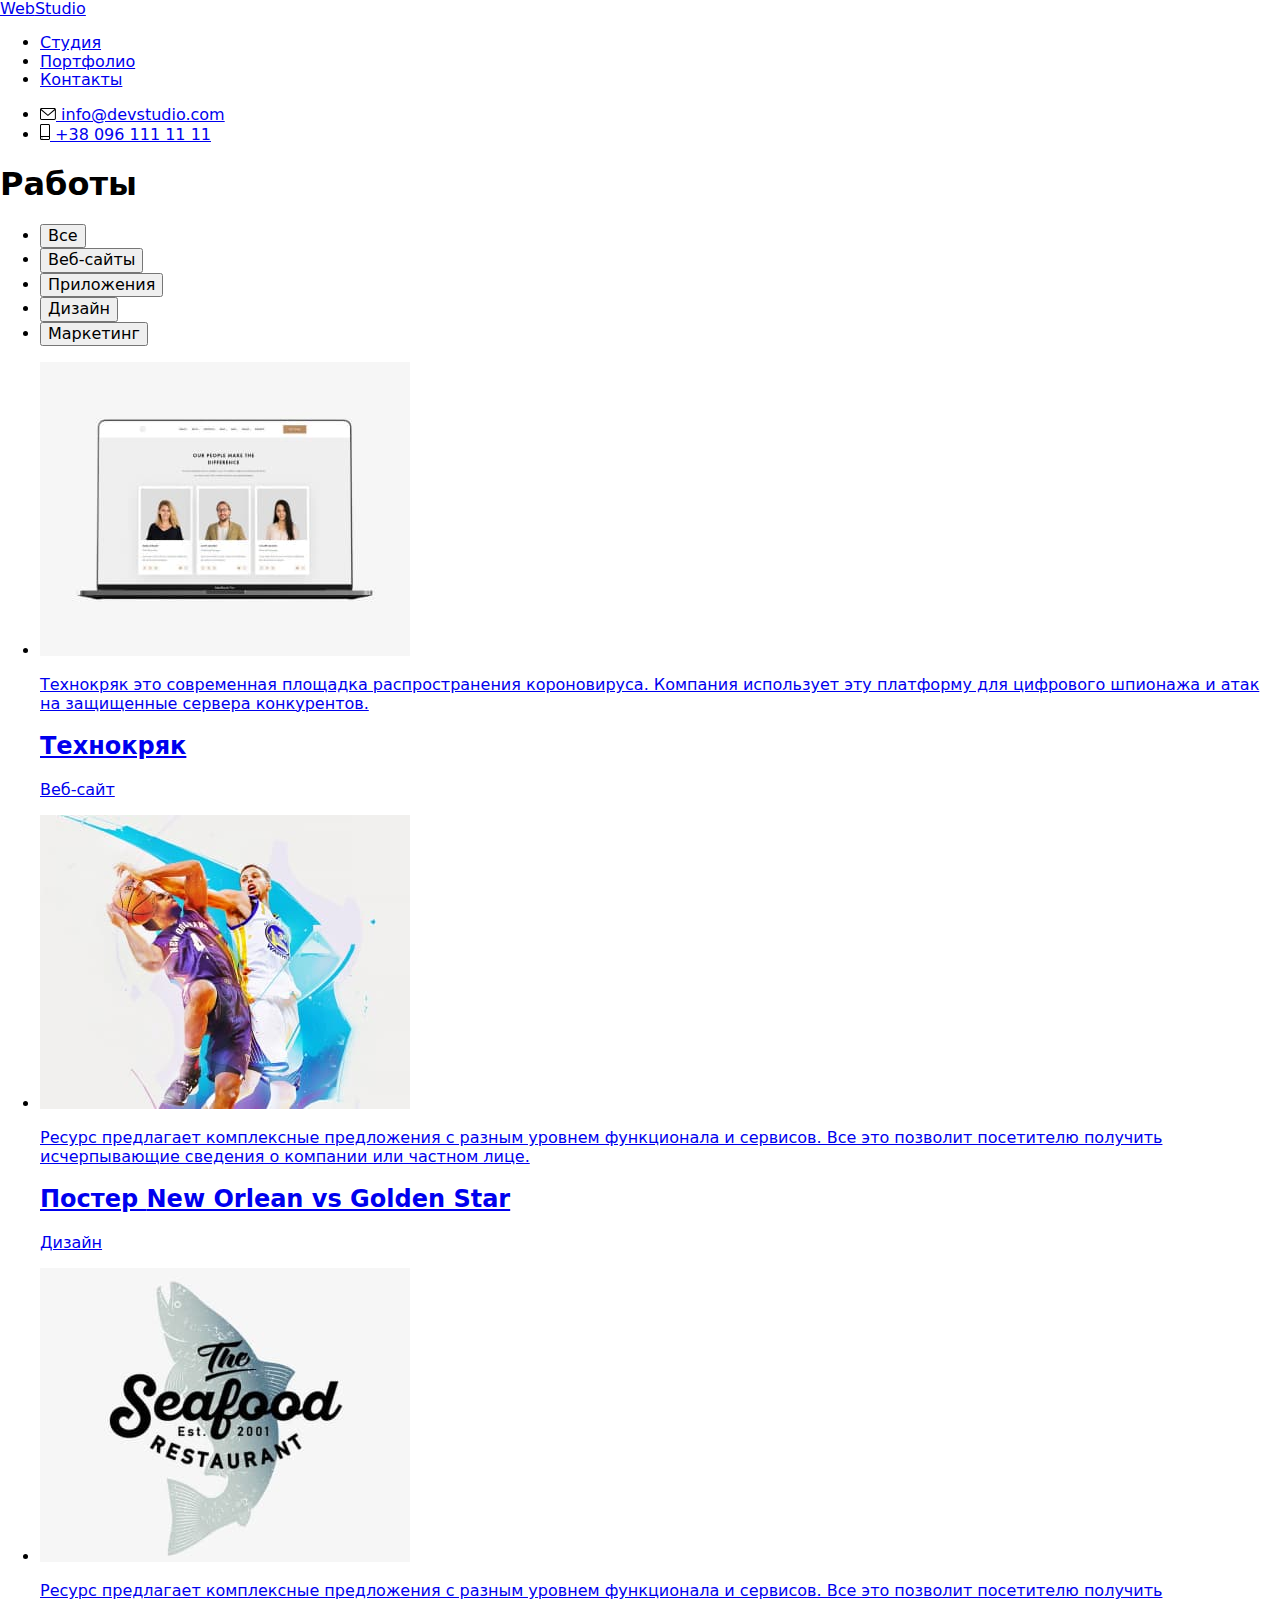
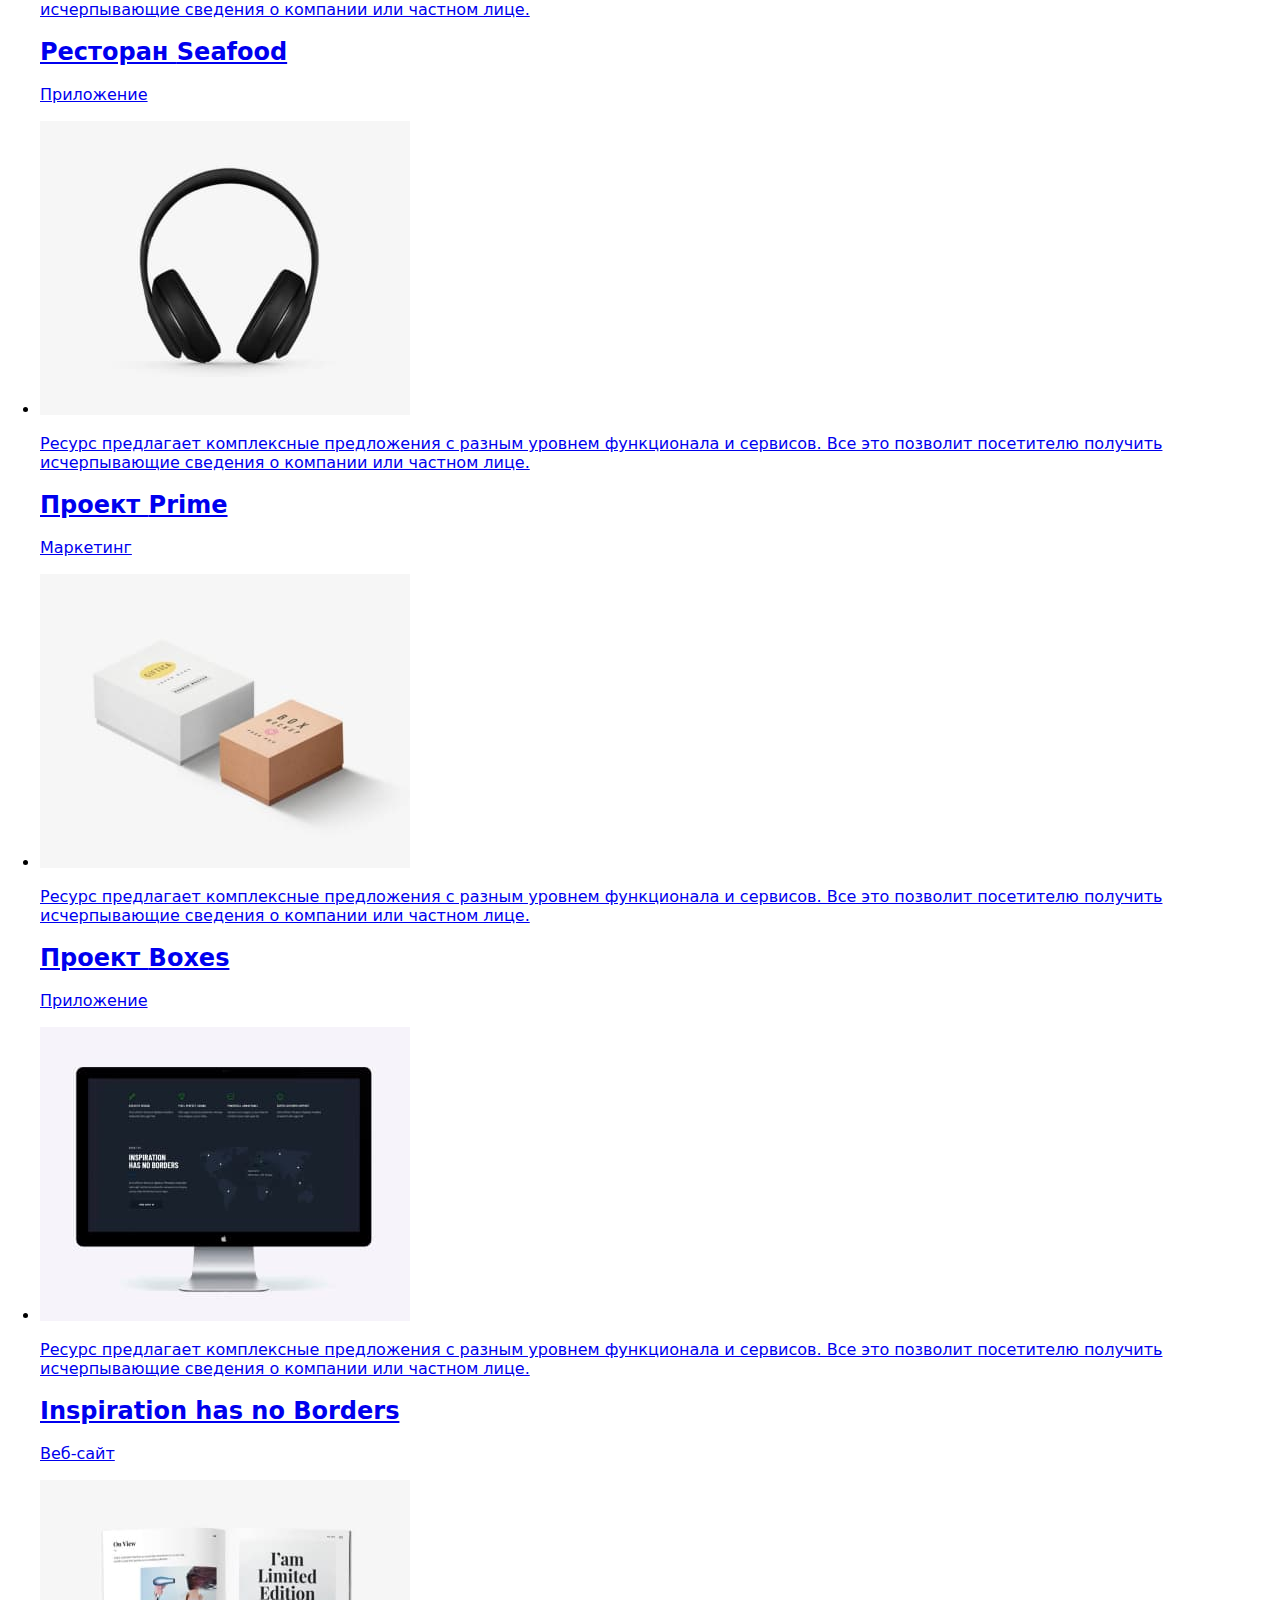
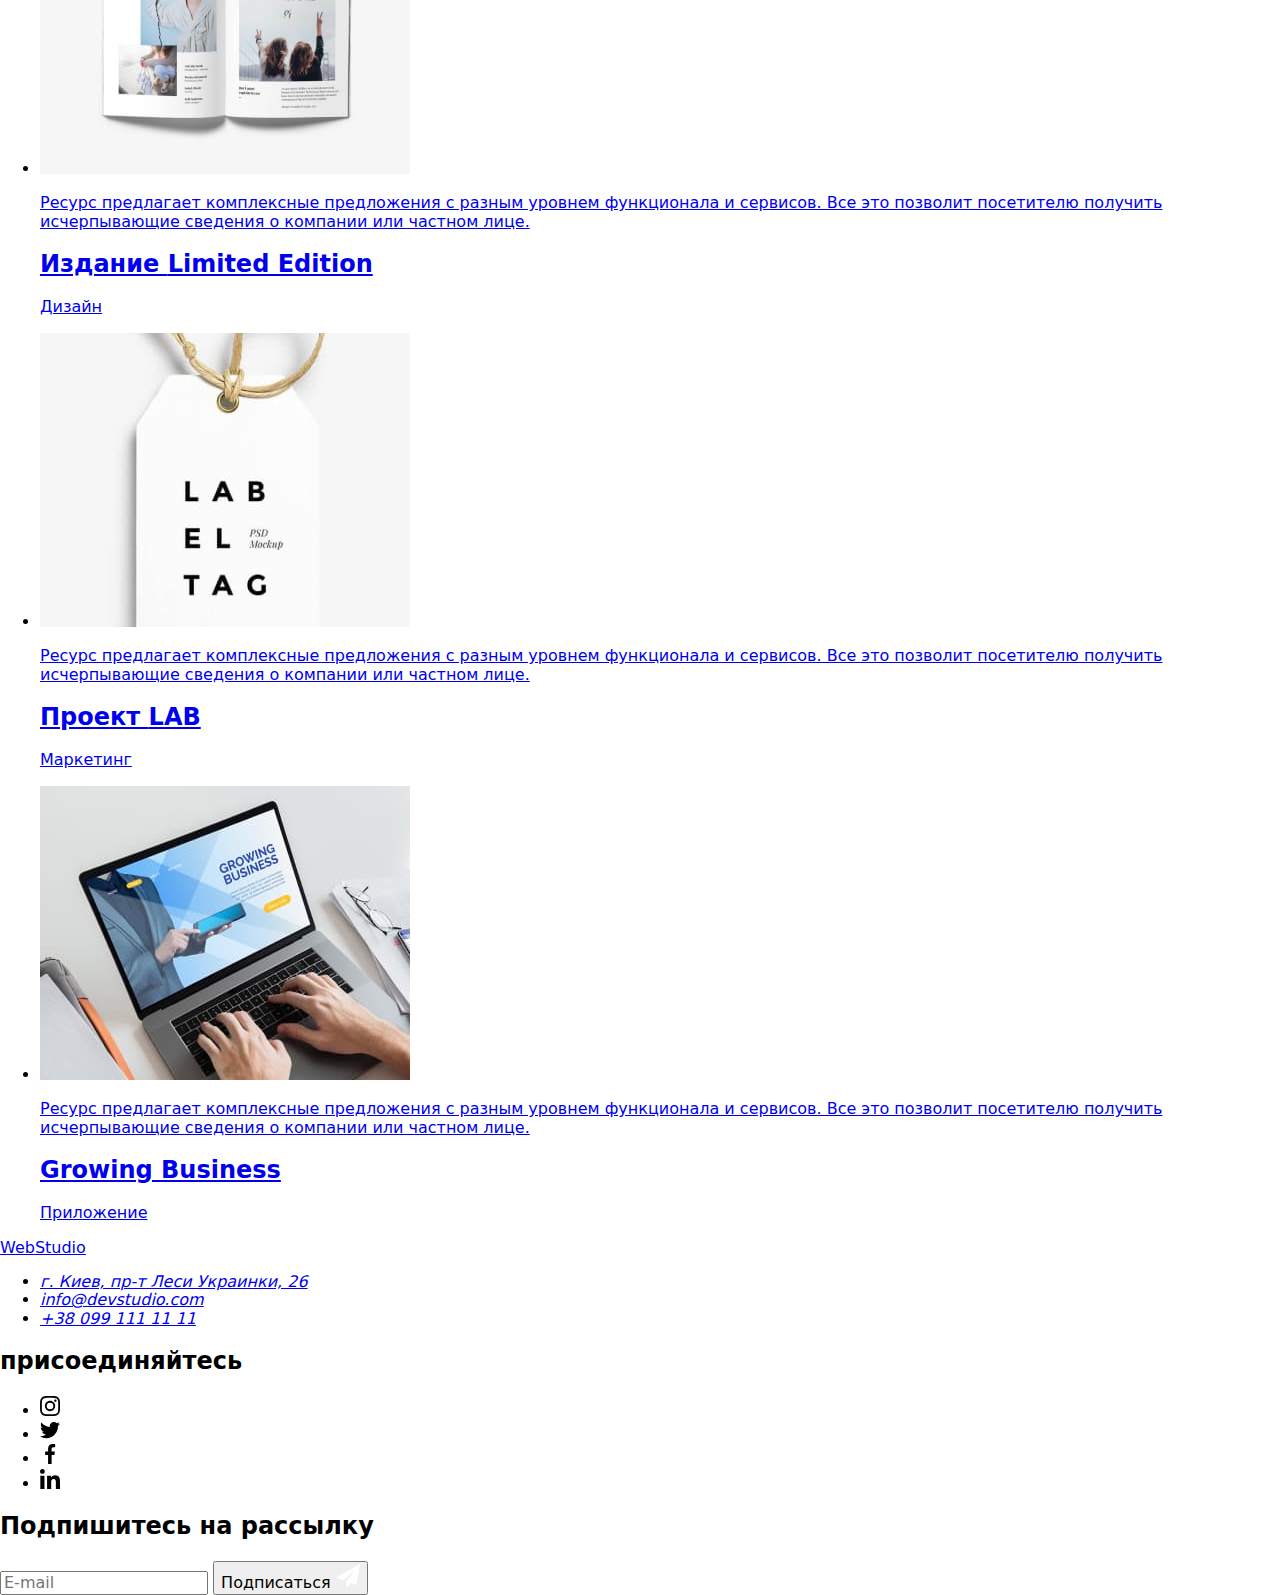
==== portfolio.html @ eeaf7476 "Add files via upload" ====
<!DOCTYPE html>
<html lang="ru">

<head>
    <meta charset="UTF-8">
    <meta http-equiv="X-UA-Compatible" content="IE=edge">
    <meta name="viewport" content="width=device-width, initial-scale=1.0">
    <link rel="stylesheet"
        href="https://cdnjs.cloudflare.com/ajax/libs/modern-normalize/1.0.0/modern-normalize.min.css" />
    <link rel="preconnect" href="https://fonts.googleapis.com">
    <link rel="preconnect" href="https://fonts.gstatic.com" crossorigin>
    <link
        href="https://fonts.googleapis.com/css2?family=Raleway:wght@700&family=Roboto:wght@400;500;700;900&display=swap"
        rel="stylesheet">
    <link rel="stylesheet" href="./css/main.min.css" />
    <title>Портфолио</title>
</head>

<body>
    <header class="topline">
        <div class="container topper">
            <nav class="navigation">
                <a href="index.html" lang="en" class="logo">Web<span class="logo-top">Studio</span></a>
                <ul class="nav-list">
                    <li class="top-li"><a href="index.html" class="nav-link">Студия</a></li>
                    <li class="top-li"><a href="portfolio.html" class="nav-link current">Портфолио</a></li>
                    <li class="top-li"><a href="contacts.html" class="nav-link">Контакты</a></li>
                </ul>
            </nav>
            <ul class="contacts-top">
                <li class="top-li-contacts"><a href="mailto:info@devstudio.com" class="contacts-top-link">
                        <svg class="contacts-top-link-icon" width="16" height="12">
                            <use href="./images/icons.svg#icon-email"></use>
                        </svg>

                        info@devstudio.com</a>
                </li>
                <li class="top-li-contacts"><a href="tel:+380961111111" class="contacts-top-link">
                        <svg class="contacts-top-link-icon" width="10" height="16">
                            <use href="./images/icons.svg#icon-smartphone"></use>
                        </svg>

                        +38 096 111 11 11</a></li>
            </ul>

        </div>
    </header>
    <main>
        <section class="section">
            <div class="container">
                <h1 class="visually-hidden">Работы</h1>
                <ul class="filter">
                    <li class="filter-box"><button type="button" class="filter-button primary">Все</button></li>
                    <li class="filter-box"><button type="button" class="filter-button">Веб-сайты</button></li>
                    <li class="filter-box"><button type="button" class="filter-button">Приложения</button></li>
                    <li class="filter-box"><button type="button" class="filter-button">Дизайн</button></li>
                    <li class="filter-box"><button type="button" class="filter-button">Маркетинг</button></li>
                </ul>
                <ul class="portfolio">
                    <li class="project-margin"><a href=" " class="project-link">
                            <div class="project-pictures">
                                <img src="images/portfolio1.jpg" alt="Технокряк" width="370" />
                                <div class="project-overlay">
                                    <p class="project-description">Технокряк это современная площадка распространения
                                        короновируса. Компания использует эту платформу для цифрового шпионажа и атак на
                                        защищенные сервера конкурентов.</p>
                                </div>
                            </div>
                            <div class="project">
                                <h2 class="project-heder">Технокряк</h2>
                                <p class="project-text">Веб-сайт</p>
                            </div>
                        </a>
                    </li>
                    <li class="project-margin"><a href=" " class="project-link">
                            <div class="project-pictures">
                                <img src="images/portfolio2.jpg" alt="Постер New Orlean vs Golden Star" width="370" />
                                <div class="project-overlay">
                                    <p class="project-description">Ресурс предлагает комплексные предложения с разным
                                        уровнем функционала и сервисов. Все это позволит посетителю получить
                                        исчерпывающие сведения о компании или частном лице.</p>
                                </div>
                            </div>
                            <div class="project">
                                <h2 class="project-heder">Постер <span lang="en">New Orlean vs Golden Star</span></h2>
                                <p class="project-text">Дизайн</p>
                            </div>
                        </a>
                    </li>
                    <li class="project-margin"><a href=" " class="project-link">
                            <div class="project-pictures">
                                <img src="images/portfolio3.jpg" alt="Ресторан Seafood" width="370" />
                                <div class="project-overlay">
                                    <p class="project-description">Ресурс предлагает комплексные предложения с разным
                                        уровнем функционала и сервисов. Все это позволит посетителю получить
                                        исчерпывающие сведения о компании или частном лице.</p>
                                </div>
                            </div>
                            <div class="project">
                                <h2 class="project-heder">Ресторан <span lang="en">Seafood</span></h2>
                                <p class="project-text">Приложение</p>
                            </div>
                        </a>
                    </li>
                    <li class="project-margin"><a href=" " class="project-link">
                            <div class="project-pictures">
                                <img src="images/portfolio4.jpg" alt="Проект Prime" width="370" />
                                <div class="project-overlay">
                                    <p class="project-description">Ресурс предлагает комплексные предложения с разным
                                        уровнем функционала и сервисов. Все это позволит посетителю получить
                                        исчерпывающие сведения о компании или частном лице.</p>
                                </div>
                            </div>
                            <div class="project">
                                <h2 class="project-heder">Проект <span lang="en">Prime</span></h2>
                                <p class="project-text">Маркетинг</p>
                            </div>
                        </a>
                    </li>
                    <li class="project-margin"><a href=" " class="project-link">
                            <div class="project-pictures">
                                <img src="images/portfolio5.jpg" alt="Проект Boxes" width="370" />
                                <div class="project-overlay">
                                    <p class="project-description">Ресурс предлагает комплексные предложения с разным
                                        уровнем функционала и сервисов. Все это позволит посетителю получить
                                        исчерпывающие сведения о компании или частном лице.</p>
                                </div>
                            </div>
                            <div class="project">
                                <h2 class="project-heder">Проект <span lang="en">Boxes</span></h2>
                                <p class="project-text">Приложение</p>
                            </div>
                        </a>
                    </li>
                    <li lang="en" class="project-margin"><a href=" " class="project-link">
                            <div class="project-pictures">
                                <img src="images/portfolio6.jpg" alt="Inspiration has no Borders" width="370"
                                    lang="en" />
                                <div class="project-overlay">
                                    <p class="project-description">Ресурс предлагает комплексные предложения с разным
                                        уровнем функционала и сервисов. Все это позволит посетителю получить
                                        исчерпывающие сведения о компании или частном лице.</p>
                                </div>
                            </div>
                            <div class="project">
                                <h2 class="project-heder" lang="en">Inspiration has no Borders</h2>
                                <p lang="ru" class="project-text">Веб-сайт</p>
                            </div>
                        </a>
                    </li>
                    <li class="project-margin"><a href=" " class="project-link">
                            <div class="project-pictures">
                                <img src="images/portfolio7.jpg" alt="Издание Limited Edition" width="370" />
                                <div class="project-overlay">
                                    <p class="project-description">Ресурс предлагает комплексные предложения с разным
                                        уровнем функционала и сервисов. Все это позволит посетителю получить
                                        исчерпывающие сведения о компании или частном лице.</p>
                                </div>
                            </div>
                            <div class="project">
                                <h2 class="project-heder">Издание <span lang="en">Limited Edition</span></h2>
                                <p class="project-text">Дизайн</p>
                            </div>
                        </a>
                    </li>
                    <li class="project-margin"><a href=" " class="project-link">
                            <div class="project-pictures">
                                <img src="images/portfolio8.jpg" alt="Проект LAB" width="370" />
                                <div class="project-overlay">
                                    <p class="project-description">Ресурс предлагает комплексные предложения с разным
                                        уровнем функционала и сервисов. Все это позволит посетителю получить
                                        исчерпывающие сведения о компании или частном лице.</p>
                                </div>
                            </div>
                            <div class="project">
                                <h2 class="project-heder">Проект <span lang="en">LAB</span></h2>
                                <p class="project-text">Маркетинг</p>
                            </div>
                        </a>
                    </li>
                    <li lang="en" class="project-margin"><a href=" " class="project-link">
                            <div class="project-pictures">
                                <img src="images/portfolio9.jpg" alt="Growing Business" width="370" lang="en" />
                                <div class="project-overlay">
                                    <p class="project-description">Ресурс предлагает комплексные предложения с разным
                                        уровнем функционала и сервисов. Все это позволит посетителю получить
                                        исчерпывающие сведения о компании или частном лице.</p>
                                </div>
                            </div>
                            <div class="project">
                                <h2 class="project-heder" lang="en">Growing Business</h2>
                                <p lang="ru" class="project-text">Приложение</p>
                            </div>
                        </a>
                    </li>
                </ul>
            </div>
        </section>
    </main>
    <footer class="footer-styles">
        <div class="container footer-item">
            <div class="contacts-bottom-box">
                <a href="index.html" lang="en" class="logo">Web<span class="logo-bottom">Studio</span></a>
                <address class="address">
                    <ul>
                        <li class="contacts-bottom"><a href="https://goo.gl/maps/pBQsYzYw25E7k7aP6"
                                class="address-link">г.
                                Киев, пр-т Леси
                                Украинки,
                                26</a></li>
                        <li class="contacts-bottom"><a href="mailto:info@devstudio.com"
                                class="contacts-bottom-link">info@devstudio.com</a></li>
                        <li><a href="tel:+380991111111" class="contacts-bottom-link">+38 099 111 11 11</a></li>
                    </ul>
                </address>
            </div>
            <div class="social">
                <h2 class="social-heder">присоединяйтесь</h2>
                <ul class="social-ul">
                    <li><a href=" " class="social-link-bottom">
                            <svg class="social-icon" width="20" height="20">
                                <use href="./images/icons.svg#icon-instagram"></use>
                            </svg>

                        </a></li>
                    <li><a href=" " class="social-link-bottom">
                            <svg class="social-icon" width="20" height="20">
                                <use href="./images/icons.svg#icon-twitter"></use>
                            </svg>

                        </a></li>
                    <li><a href=" " class="social-link-bottom">
                            <svg class="social-icon" width="20" height="20">
                                <use href="./images/icons.svg#icon-facebook"></use>
                            </svg>

                        </a></li>
                    <li><a href=" " class="social-link-bottom">
                            <svg class="social-icon" width="20" height="20">
                                <use href="./images/icons.svg#icon-linkedin"></use>
                            </svg>

                        </a></li>
                </ul>
            </div>
            <div class="subscription">
                <h2 class="subscription-heder">Подпишитесь на рассылку</h2>
                <form class="subscription-item">
                    <input type="email" name="email-bottom" id="email-bottom" class="subscription-input"
                        placeholder="E-mail">
                    <button type="submit" class="subscription-button">Подписаться
                        <svg class="subscription-icon" width="24" height="24">
                            <use href="./images/icons.svg#icon-send"></use>
                        </svg>
                    </button>
                </form>
            </div>
        </div>
    </footer>
</body>

</html>
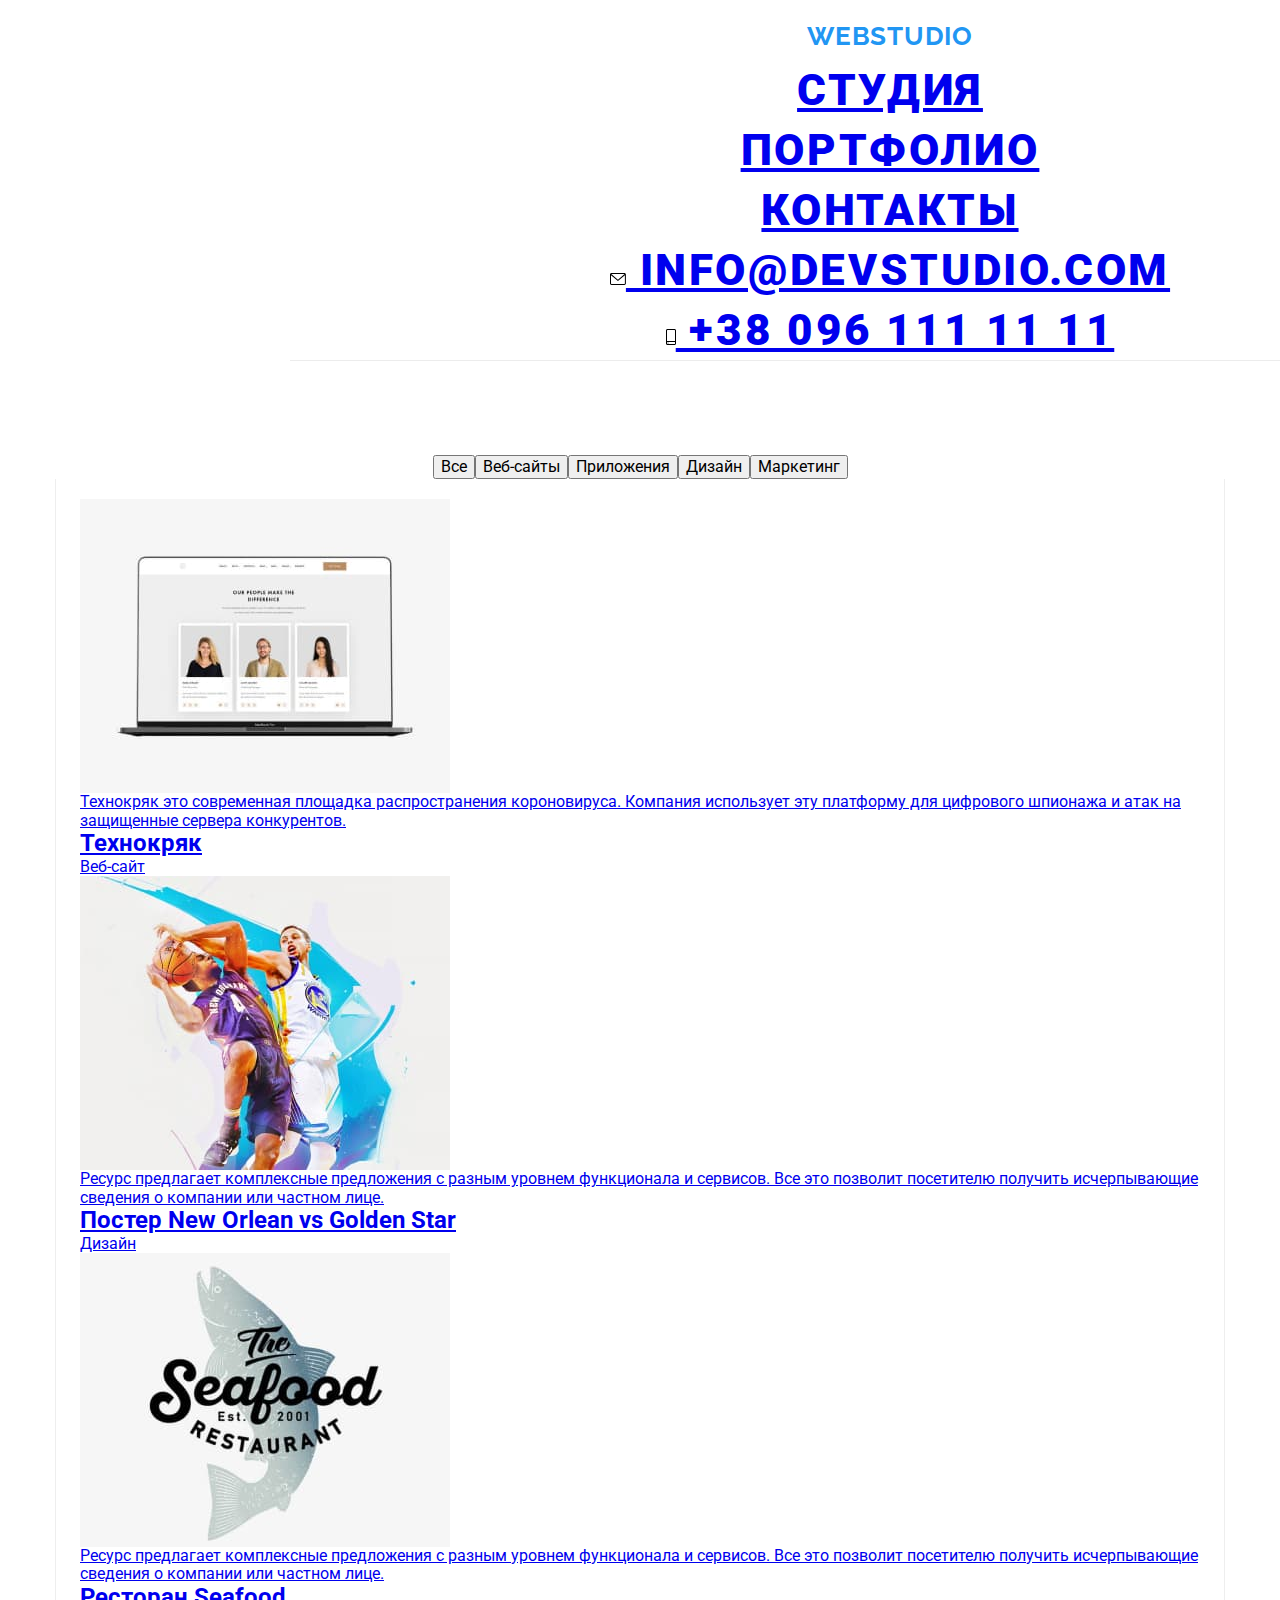
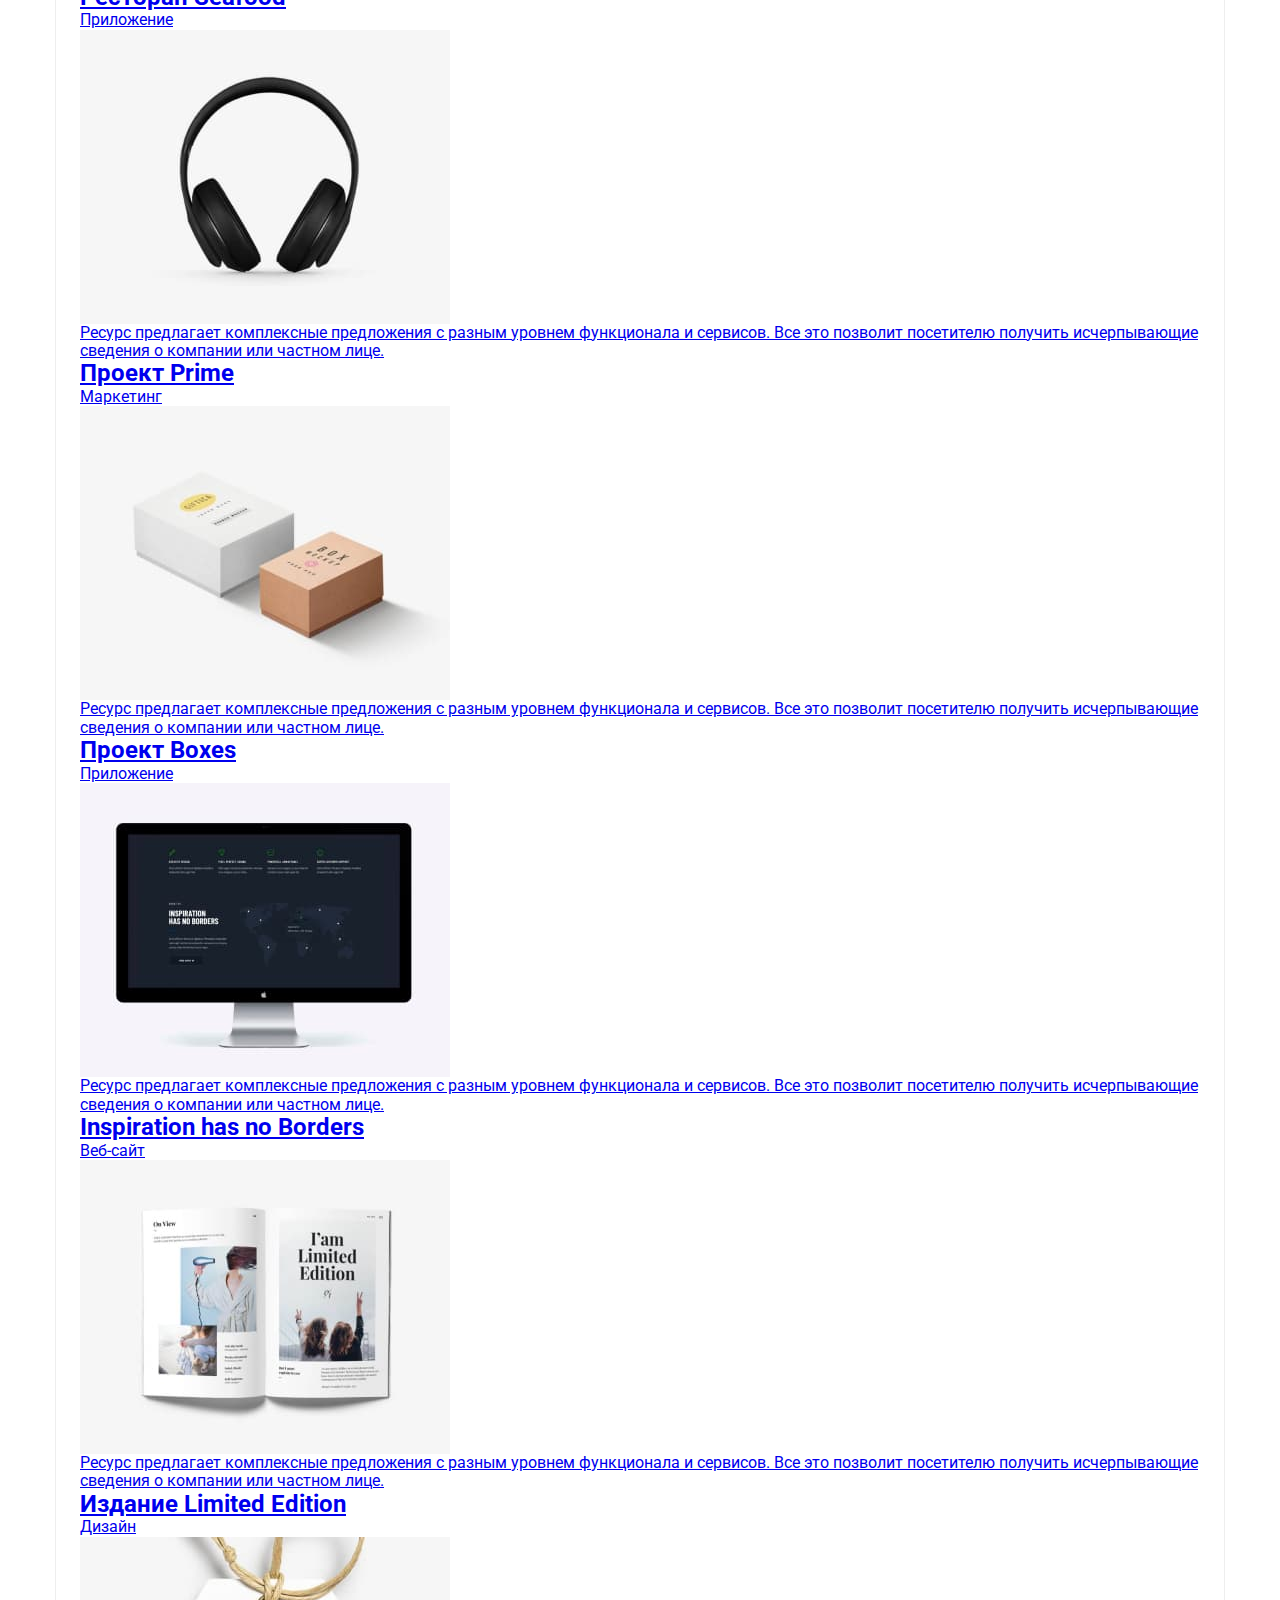
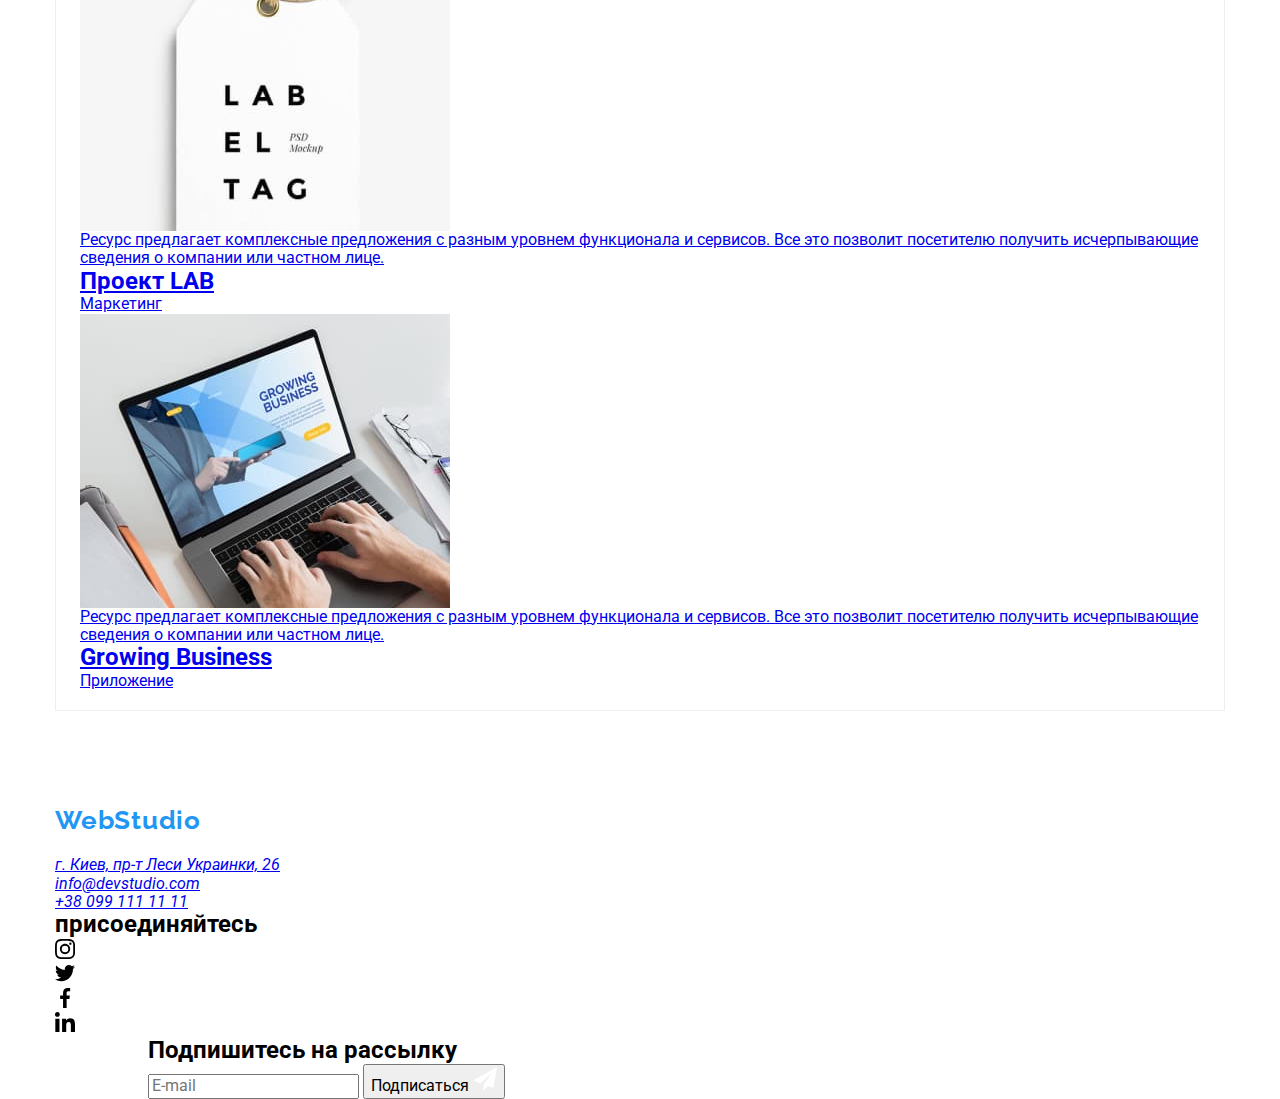
==== commit e1cfc79a: "Add files via upload" ====
--- a/portfolio.html
+++ b/portfolio.html
@@ -17,32 +17,31 @@
 </head>
 
 <body>
-    <header class="topline">
-        <div class="container topper">
-            <nav class="navigation">
-                <a href="index.html" lang="en" class="logo">Web<span class="logo-top">Studio</span></a>
-                <ul class="nav-list">
-                    <li class="top-li"><a href="index.html" class="nav-link">Студия</a></li>
-                    <li class="top-li"><a href="portfolio.html" class="nav-link current">Портфолио</a></li>
-                    <li class="top-li"><a href="contacts.html" class="nav-link">Контакты</a></li>
+    <header class="header">
+        <div class="container topline">
+            <a href="index.html" lang="en" class="logo">Web<span class="logo--dark">Studio</span></a>
+            <nav class="nav">
+                <ul class="nav__item">
+                    <li class="nav__list"><a href="index.html" class="nav__link">Студия</a></li>
+                    <li class="nav__list"><a href="portfolio.html" class="nav__link current">Портфолио</a></li>
+                    <li class="nav__list"><a href="contacts.html" class="nav__link">Контакты</a></li>
                 </ul>
             </nav>
-            <ul class="contacts-top">
-                <li class="top-li-contacts"><a href="mailto:info@devstudio.com" class="contacts-top-link">
-                        <svg class="contacts-top-link-icon" width="16" height="12">
+            <ul class="contacts">
+                <li class="contacts__item"><a href="mailto:info@devstudio.com" class="contacts__link">
+                        <svg class="contacts__icon" width="16" height="12">
                             <use href="./images/icons.svg#icon-email"></use>
                         </svg>
 
                         info@devstudio.com</a>
                 </li>
-                <li class="top-li-contacts"><a href="tel:+380961111111" class="contacts-top-link">
-                        <svg class="contacts-top-link-icon" width="10" height="16">
+                <li class="contacts__item"><a href="tel:+380961111111" class="contacts__link">
+                        <svg class="contacts__icon" width="10" height="16">
                             <use href="./images/icons.svg#icon-smartphone"></use>
                         </svg>
 
                         +38 096 111 11 11</a></li>
             </ul>
-
         </div>
     </header>
     <main>
@@ -50,146 +49,146 @@
             <div class="container">
                 <h1 class="visually-hidden">Работы</h1>
                 <ul class="filter">
-                    <li class="filter-box"><button type="button" class="filter-button primary">Все</button></li>
-                    <li class="filter-box"><button type="button" class="filter-button">Веб-сайты</button></li>
-                    <li class="filter-box"><button type="button" class="filter-button">Приложения</button></li>
-                    <li class="filter-box"><button type="button" class="filter-button">Дизайн</button></li>
-                    <li class="filter-box"><button type="button" class="filter-button">Маркетинг</button></li>
-                </ul>
-                <ul class="portfolio">
-                    <li class="project-margin"><a href=" " class="project-link">
-                            <div class="project-pictures">
+                    <li class="filter__item"><button type="button" class="filter__button primary">Все</button></li>
+                    <li class="filter__item"><button type="button" class="filter__button">Веб-сайты</button></li>
+                    <li class="filter__item"><button type="button" class="filter__button">Приложения</button></li>
+                    <li class="filter__item"><button type="button" class="filter__button">Дизайн</button></li>
+                    <li class="filter__item"><button type="button" class="filter__button">Маркетинг</button></li>
+                </ul>
+                <ul class="project">
+                    <li class="project__item"><a href=" " class="project__link">
+                            <div class="project__pictures">
                                 <img src="images/portfolio1.jpg" alt="Технокряк" width="370" />
-                                <div class="project-overlay">
-                                    <p class="project-description">Технокряк это современная площадка распространения
+                                <div class="project__overlay">
+                                    <p class="project__description">Технокряк это современная площадка распространения
                                         короновируса. Компания использует эту платформу для цифрового шпионажа и атак на
                                         защищенные сервера конкурентов.</p>
                                 </div>
                             </div>
-                            <div class="project">
-                                <h2 class="project-heder">Технокряк</h2>
-                                <p class="project-text">Веб-сайт</p>
-                            </div>
-                        </a>
-                    </li>
-                    <li class="project-margin"><a href=" " class="project-link">
-                            <div class="project-pictures">
+                            <div class="project__border">
+                                <h2 class="project__heder">Технокряк</h2>
+                                <p class="project__text">Веб-сайт</p>
+                            </div>
+                        </a>
+                    </li>
+                    <li class="project__item"><a href=" " class="project__link">
+                            <div class="project__pictures">
                                 <img src="images/portfolio2.jpg" alt="Постер New Orlean vs Golden Star" width="370" />
-                                <div class="project-overlay">
-                                    <p class="project-description">Ресурс предлагает комплексные предложения с разным
-                                        уровнем функционала и сервисов. Все это позволит посетителю получить
-                                        исчерпывающие сведения о компании или частном лице.</p>
-                                </div>
-                            </div>
-                            <div class="project">
-                                <h2 class="project-heder">Постер <span lang="en">New Orlean vs Golden Star</span></h2>
-                                <p class="project-text">Дизайн</p>
-                            </div>
-                        </a>
-                    </li>
-                    <li class="project-margin"><a href=" " class="project-link">
-                            <div class="project-pictures">
+                                <div class="project__overlay">
+                                    <p class="project__description">Ресурс предлагает комплексные предложения с разным
+                                        уровнем функционала и сервисов. Все это позволит посетителю получить
+                                        исчерпывающие сведения о компании или частном лице.</p>
+                                </div>
+                            </div>
+                            <div class="project__border">
+                                <h2 class="project__heder">Постер <span lang="en">New Orlean vs Golden Star</span></h2>
+                                <p class="project__text">Дизайн</p>
+                            </div>
+                        </a>
+                    </li>
+                    <li class="project__item"><a href=" " class="project__link">
+                            <div class="project__pictures">
                                 <img src="images/portfolio3.jpg" alt="Ресторан Seafood" width="370" />
-                                <div class="project-overlay">
-                                    <p class="project-description">Ресурс предлагает комплексные предложения с разным
-                                        уровнем функционала и сервисов. Все это позволит посетителю получить
-                                        исчерпывающие сведения о компании или частном лице.</p>
-                                </div>
-                            </div>
-                            <div class="project">
-                                <h2 class="project-heder">Ресторан <span lang="en">Seafood</span></h2>
-                                <p class="project-text">Приложение</p>
-                            </div>
-                        </a>
-                    </li>
-                    <li class="project-margin"><a href=" " class="project-link">
-                            <div class="project-pictures">
+                                <div class="project__overlay">
+                                    <p class="project__description">Ресурс предлагает комплексные предложения с разным
+                                        уровнем функционала и сервисов. Все это позволит посетителю получить
+                                        исчерпывающие сведения о компании или частном лице.</p>
+                                </div>
+                            </div>
+                            <div class="project__border">
+                                <h2 class="project__heder">Ресторан <span lang="en">Seafood</span></h2>
+                                <p class="project__text">Приложение</p>
+                            </div>
+                        </a>
+                    </li>
+                    <li class="project__item"><a href=" " class="project__link">
+                            <div class="project__pictures">
                                 <img src="images/portfolio4.jpg" alt="Проект Prime" width="370" />
-                                <div class="project-overlay">
-                                    <p class="project-description">Ресурс предлагает комплексные предложения с разным
-                                        уровнем функционала и сервисов. Все это позволит посетителю получить
-                                        исчерпывающие сведения о компании или частном лице.</p>
-                                </div>
-                            </div>
-                            <div class="project">
-                                <h2 class="project-heder">Проект <span lang="en">Prime</span></h2>
-                                <p class="project-text">Маркетинг</p>
-                            </div>
-                        </a>
-                    </li>
-                    <li class="project-margin"><a href=" " class="project-link">
-                            <div class="project-pictures">
+                                <div class="project__overlay">
+                                    <p class="project__description">Ресурс предлагает комплексные предложения с разным
+                                        уровнем функционала и сервисов. Все это позволит посетителю получить
+                                        исчерпывающие сведения о компании или частном лице.</p>
+                                </div>
+                            </div>
+                            <div class="project__border">
+                                <h2 class="project__heder">Проект <span lang="en">Prime</span></h2>
+                                <p class="project__text">Маркетинг</p>
+                            </div>
+                        </a>
+                    </li>
+                    <li class="project__item"><a href=" " class="project__link">
+                            <div class="project__pictures">
                                 <img src="images/portfolio5.jpg" alt="Проект Boxes" width="370" />
-                                <div class="project-overlay">
-                                    <p class="project-description">Ресурс предлагает комплексные предложения с разным
-                                        уровнем функционала и сервисов. Все это позволит посетителю получить
-                                        исчерпывающие сведения о компании или частном лице.</p>
-                                </div>
-                            </div>
-                            <div class="project">
-                                <h2 class="project-heder">Проект <span lang="en">Boxes</span></h2>
-                                <p class="project-text">Приложение</p>
-                            </div>
-                        </a>
-                    </li>
-                    <li lang="en" class="project-margin"><a href=" " class="project-link">
-                            <div class="project-pictures">
+                                <div class="project__overlay">
+                                    <p class="project__description">Ресурс предлагает комплексные предложения с разным
+                                        уровнем функционала и сервисов. Все это позволит посетителю получить
+                                        исчерпывающие сведения о компании или частном лице.</p>
+                                </div>
+                            </div>
+                            <div class="project__border">
+                                <h2 class="project__heder">Проект <span lang="en">Boxes</span></h2>
+                                <p class="project__text">Приложение</p>
+                            </div>
+                        </a>
+                    </li>
+                    <li lang="en" class="project__item"><a href=" " class="project__link">
+                            <div class="project__pictures">
                                 <img src="images/portfolio6.jpg" alt="Inspiration has no Borders" width="370"
                                     lang="en" />
-                                <div class="project-overlay">
-                                    <p class="project-description">Ресурс предлагает комплексные предложения с разным
-                                        уровнем функционала и сервисов. Все это позволит посетителю получить
-                                        исчерпывающие сведения о компании или частном лице.</p>
-                                </div>
-                            </div>
-                            <div class="project">
-                                <h2 class="project-heder" lang="en">Inspiration has no Borders</h2>
-                                <p lang="ru" class="project-text">Веб-сайт</p>
-                            </div>
-                        </a>
-                    </li>
-                    <li class="project-margin"><a href=" " class="project-link">
-                            <div class="project-pictures">
+                                <div class="project__overlay">
+                                    <p class="project__description">Ресурс предлагает комплексные предложения с разным
+                                        уровнем функционала и сервисов. Все это позволит посетителю получить
+                                        исчерпывающие сведения о компании или частном лице.</p>
+                                </div>
+                            </div>
+                            <div class="project__border">
+                                <h2 class="project__heder" lang="en">Inspiration has no Borders</h2>
+                                <p lang="ru" class="project__text">Веб-сайт</p>
+                            </div>
+                        </a>
+                    </li>
+                    <li class="project__item"><a href=" " class="project__link">
+                            <div class="project__pictures">
                                 <img src="images/portfolio7.jpg" alt="Издание Limited Edition" width="370" />
-                                <div class="project-overlay">
-                                    <p class="project-description">Ресурс предлагает комплексные предложения с разным
-                                        уровнем функционала и сервисов. Все это позволит посетителю получить
-                                        исчерпывающие сведения о компании или частном лице.</p>
-                                </div>
-                            </div>
-                            <div class="project">
-                                <h2 class="project-heder">Издание <span lang="en">Limited Edition</span></h2>
-                                <p class="project-text">Дизайн</p>
-                            </div>
-                        </a>
-                    </li>
-                    <li class="project-margin"><a href=" " class="project-link">
-                            <div class="project-pictures">
+                                <div class="project__overlay">
+                                    <p class="project__description">Ресурс предлагает комплексные предложения с разным
+                                        уровнем функционала и сервисов. Все это позволит посетителю получить
+                                        исчерпывающие сведения о компании или частном лице.</p>
+                                </div>
+                            </div>
+                            <div class="project__border">
+                                <h2 class="project__heder">Издание <span lang="en">Limited Edition</span></h2>
+                                <p class="project__text">Дизайн</p>
+                            </div>
+                        </a>
+                    </li>
+                    <li class="project__item"><a href=" " class="project__link">
+                            <div class="project__pictures">
                                 <img src="images/portfolio8.jpg" alt="Проект LAB" width="370" />
-                                <div class="project-overlay">
-                                    <p class="project-description">Ресурс предлагает комплексные предложения с разным
-                                        уровнем функционала и сервисов. Все это позволит посетителю получить
-                                        исчерпывающие сведения о компании или частном лице.</p>
-                                </div>
-                            </div>
-                            <div class="project">
-                                <h2 class="project-heder">Проект <span lang="en">LAB</span></h2>
-                                <p class="project-text">Маркетинг</p>
-                            </div>
-                        </a>
-                    </li>
-                    <li lang="en" class="project-margin"><a href=" " class="project-link">
-                            <div class="project-pictures">
+                                <div class="project__overlay">
+                                    <p class="project__description">Ресурс предлагает комплексные предложения с разным
+                                        уровнем функционала и сервисов. Все это позволит посетителю получить
+                                        исчерпывающие сведения о компании или частном лице.</p>
+                                </div>
+                            </div>
+                            <div class="project__border">
+                                <h2 class="project__heder">Проект <span lang="en">LAB</span></h2>
+                                <p class="project__text">Маркетинг</p>
+                            </div>
+                        </a>
+                    </li>
+                    <li lang="en" class="project__item"><a href=" " class="project__link">
+                            <div class="project__pictures">
                                 <img src="images/portfolio9.jpg" alt="Growing Business" width="370" lang="en" />
-                                <div class="project-overlay">
-                                    <p class="project-description">Ресурс предлагает комплексные предложения с разным
-                                        уровнем функционала и сервисов. Все это позволит посетителю получить
-                                        исчерпывающие сведения о компании или частном лице.</p>
-                                </div>
-                            </div>
-                            <div class="project">
-                                <h2 class="project-heder" lang="en">Growing Business</h2>
-                                <p lang="ru" class="project-text">Приложение</p>
+                                <div class="project__overlay">
+                                    <p class="project__description">Ресурс предлагает комплексные предложения с разным
+                                        уровнем функционала и сервисов. Все это позволит посетителю получить
+                                        исчерпывающие сведения о компании или частном лице.</p>
+                                </div>
+                            </div>
+                            <div class="project__border">
+                                <h2 class="project__heder" lang="en">Growing Business</h2>
+                                <p lang="ru" class="project__text">Приложение</p>
                             </div>
                         </a>
                     </li>
@@ -197,46 +196,47 @@
             </div>
         </section>
     </main>
-    <footer class="footer-styles">
-        <div class="container footer-item">
-            <div class="contacts-bottom-box">
-                <a href="index.html" lang="en" class="logo">Web<span class="logo-bottom">Studio</span></a>
+    <footer class="footer">
+        <div class="container footer__item">
+            <div class="bottomcontacts">
+                <a href="index.html" lang="en" class="logo">Web<span class="logo--light">Studio</span></a>
                 <address class="address">
                     <ul>
-                        <li class="contacts-bottom"><a href="https://goo.gl/maps/pBQsYzYw25E7k7aP6"
-                                class="address-link">г.
+                        <li class="address__item"><a href="https://goo.gl/maps/pBQsYzYw25E7k7aP6"
+                                class="address__link">г.
                                 Киев, пр-т Леси
                                 Украинки,
                                 26</a></li>
-                        <li class="contacts-bottom"><a href="mailto:info@devstudio.com"
-                                class="contacts-bottom-link">info@devstudio.com</a></li>
-                        <li><a href="tel:+380991111111" class="contacts-bottom-link">+38 099 111 11 11</a></li>
+                        <li class="address__item"><a href="mailto:info@devstudio.com"
+                                class="address__link">info@devstudio.com</a></li>
+                        <li class="address__item"><a href="tel:+380991111111" class="address__link">+38 099 111 11
+                                11</a></li>
                     </ul>
                 </address>
             </div>
-            <div class="social">
-                <h2 class="social-heder">присоединяйтесь</h2>
-                <ul class="social-ul">
-                    <li><a href=" " class="social-link-bottom">
-                            <svg class="social-icon" width="20" height="20">
+            <div class="join">
+                <h2 class="join__heder">присоединяйтесь</h2>
+                <ul class="soc">
+                    <li><a href=" " class="soc__link">
+                            <svg class="soc__icon" width="20" height="20">
                                 <use href="./images/icons.svg#icon-instagram"></use>
                             </svg>
 
                         </a></li>
-                    <li><a href=" " class="social-link-bottom">
-                            <svg class="social-icon" width="20" height="20">
+                    <li><a href=" " class="soc__link">
+                            <svg class="soc__icon" width="20" height="20">
                                 <use href="./images/icons.svg#icon-twitter"></use>
                             </svg>
 
                         </a></li>
-                    <li><a href=" " class="social-link-bottom">
-                            <svg class="social-icon" width="20" height="20">
+                    <li><a href=" " class="soc__link">
+                            <svg class="soc__icon" width="20" height="20">
                                 <use href="./images/icons.svg#icon-facebook"></use>
                             </svg>
 
                         </a></li>
-                    <li><a href=" " class="social-link-bottom">
-                            <svg class="social-icon" width="20" height="20">
+                    <li><a href=" " class="soc__link">
+                            <svg class="soc__icon" width="20" height="20">
                                 <use href="./images/icons.svg#icon-linkedin"></use>
                             </svg>
 
@@ -244,12 +244,12 @@
                 </ul>
             </div>
             <div class="subscription">
-                <h2 class="subscription-heder">Подпишитесь на рассылку</h2>
-                <form class="subscription-item">
-                    <input type="email" name="email-bottom" id="email-bottom" class="subscription-input"
+                <h2 class="subscription__heder">Подпишитесь на рассылку</h2>
+                <form class="subscription__item">
+                    <input type="email" name="email-bottom" id="email-bottom" class="subscription__input"
                         placeholder="E-mail">
-                    <button type="submit" class="subscription-button">Подписаться
-                        <svg class="subscription-icon" width="24" height="24">
+                    <button type="submit" class="subscription__button">Подписаться
+                        <svg class="subscription__icon" width="24" height="24">
                             <use href="./images/icons.svg#icon-send"></use>
                         </svg>
                     </button>
--- a/css/main.min.css
+++ b/css/main.min.css
@@ -0,0 +1 @@
+body{background-color:#fff;font-family:"Roboto",sans-serif;margin:0;padding:0;border:0}p,h1,h2,h3{margin:0}ul{margin:0;padding:0;list-style:none}img{display:block;max-width:100%;height:auto}.list{display:-webkit-box;display:-ms-flexbox;display:flex;-webkit-box-align:center;-ms-flex-align:center;align-items:center}.container{width:1200px;padding:0 15px;margin:0 auto}.section{padding:94px 0}.visually-hidden{position:absolute;width:1px;height:1px;margin:-lpx;border:0;padding:0;white-space:nowrap;-webkit-clip-path:inset(100%);clip-path:inset(100%);clip:rect(0 0 0 0);overflow:hidden}.topline{border-bottom:1px solid #ececec}.topper{display:-webkit-box;display:-ms-flexbox;display:flex;-webkit-box-align:center;-ms-flex-align:center;align-items:center}.logo{font-family:"Raleway";font-weight:700;font-size:26px;line-height:1.1923076923;letter-spacing:.03em;color:#2196f3;text-decoration:none}.logo-top{color:#000}.logo-bottom{color:#fff}.navigation{display:-webkit-box;display:-ms-flexbox;display:flex;-webkit-box-align:center;-ms-flex-align:center;align-items:center}.nav-list{display:-webkit-box;display:-ms-flexbox;display:flex;margin-left:93px}.top-li{-webkit-box-align:center;-ms-flex-align:center;align-items:center;color:currentColor}.top-li:not(:last-child){margin-right:50px}.top-li-contacts{-webkit-box-align:center;-ms-flex-align:center;align-items:center}.top-li-contacts:not(:last-child){margin-right:30px}.nav-link{position:relative;padding-top:32px;padding-bottom:32px;display:block;font-weight:500;font-size:14px;line-height:1.1428571429;letter-spacing:.02em;text-decoration:none;color:#212121;-webkit-transition:color 250ms cubic-bezier(0.4, 0, 0.2, 1);transition:color 250ms cubic-bezier(0.4, 0, 0.2, 1)}.nav-link::after{content:"";position:absolute;display:block;left:0;bottom:-2px;width:100%;height:4px;background-color:#2196f3;border-radius:2px;opacity:0;-webkit-transition:opacity 250ms cubic-bezier(0.4, 0, 0.2, 1);transition:opacity 250ms cubic-bezier(0.4, 0, 0.2, 1)}.nav-link:hover,.nav-link:hover:after,.nav-link:focus,.nav-link:focus:after,.nav-link.current,.nav-link.current:after{color:#2196f3;opacity:1}.contacts-top{display:-webkit-box;display:-ms-flexbox;display:flex;margin-left:auto;-webkit-box-align:center;-ms-flex-align:center;align-items:center}.contacts-top-link{display:-webkit-box;display:-ms-flexbox;display:flex;-webkit-box-align:center;-ms-flex-align:center;align-items:center;padding-top:32px;padding-bottom:32px;font-weight:500;font-size:14px;line-height:1.1428571429;letter-spacing:.02em;text-decoration:none;color:#757575;-webkit-transition:color 250ms cubic-bezier(0.4, 0, 0.2, 1);transition:color 250ms cubic-bezier(0.4, 0, 0.2, 1)}.contacts-top-link:hover,.contacts-top-link:focus{color:#2196f3}.contacts-top-link-icon{display:-webkit-box;display:-ms-flexbox;display:flex;-webkit-box-align:center;-ms-flex-align:center;align-items:center;margin-right:10px;fill:currentColor}.footer-styles{padding:60px 0px;background-color:#2f303a}.footer-item{display:-webkit-box;display:-ms-flexbox;display:flex;-webkit-box-align:baseline;-ms-flex-align:baseline;align-items:baseline}.contacts-bottom-box{display:block;width:231px}.address{margin-top:20px}.address-link{font-style:normal;font-size:14px;line-height:1.7142857143;text-decoration:none;color:#fff;-webkit-transition:color 250ms cubic-bezier(0.4, 0, 0.2, 1);transition:color 250ms cubic-bezier(0.4, 0, 0.2, 1)}.address-link:hover,.address-link:focus{color:#2196f3}.contacts-bottom{margin-bottom:9px}.contacts-bottom-link{font-style:normal;font-size:14px;line-height:1.7142857143;text-decoration:none;color:rgba(255,255,255,.6);-webkit-transition:color 250ms cubic-bezier(0.4, 0, 0.2, 1);transition:color 250ms cubic-bezier(0.4, 0, 0.2, 1)}.contacts-bottom-link:hover,.contacts-bottom-link:focus{color:#2196f3}.social{display:block;margin-left:70px}.social-heder{font-weight:700;font-size:14px;line-height:1.1428571429;letter-spacing:.03em;text-transform:uppercase;color:#fff}.social-ul{display:-webkit-box;display:-ms-flexbox;display:flex;-webkit-box-pack:center;-ms-flex-pack:center;justify-content:center;margin-top:20px;gap:10px}.social-link-bottom{display:-webkit-box;display:-ms-flexbox;display:flex;-webkit-box-align:center;-ms-flex-align:center;align-items:center;-webkit-box-pack:center;-ms-flex-pack:center;justify-content:center;width:44px;height:44px;border-radius:50%;border-style:hidden;cursor:pointer;color:#fff;background-color:rgba(255,255,255,.1);-webkit-transition:background-color 250ms cubic-bezier(0.4, 0, 0.2, 1),color 250ms cubic-bezier(0.4, 0, 0.2, 1);transition:background-color 250ms cubic-bezier(0.4, 0, 0.2, 1),color 250ms cubic-bezier(0.4, 0, 0.2, 1)}.social-link-bottom:hover,.social-link-bottom:focus{background-color:#2196f3;color:#fff}.social-icon{display:-webkit-box;display:-ms-flexbox;display:flex;-webkit-box-align:center;-ms-flex-align:center;align-items:center;-webkit-box-pack:center;-ms-flex-pack:center;justify-content:center;fill:currentColor}.subscription{width:570px;margin-left:93px}.subscription-heder{font-weight:700;font-size:14px;line-height:1.1428571429;letter-spacing:.03em;text-transform:uppercase;color:#fff}.subscription-item{display:-webkit-box;display:-ms-flexbox;display:flex;-webkit-box-align:center;-ms-flex-align:center;align-items:center;-webkit-box-pack:justify;-ms-flex-pack:justify;justify-content:space-between;margin-top:20px}.subscription-input{padding:16px;width:358px;height:50px;color:#fff;background-color:rgba(0,0,0,0);border:1px solid rgba(255,255,255,.3);-webkit-filter:drop-shadow(0px 4px 4px rgba(0, 0, 0, 0.15));filter:drop-shadow(0px 4px 4px rgba(0, 0, 0, 0.15));border-radius:4px}.subscription-input:focus{outline-color:#2196f3;border-color:#2196f3}.subscription-button{display:-webkit-box;display:-ms-flexbox;display:flex;-webkit-box-align:center;-ms-flex-align:center;align-items:center;-webkit-box-pack:center;-ms-flex-pack:center;justify-content:center;padding:10px 28px;cursor:pointer;font-weight:700;font-size:16px;line-height:30px;text-align:center;letter-spacing:.06em;border-style:hidden;color:#fff;background-color:#2196f3;-webkit-box-shadow:0px 4px 4px rgba(0,0,0,.15);box-shadow:0px 4px 4px rgba(0,0,0,.15);border-radius:4px;-webkit-transition:background-color 250ms cubic-bezier(0.4, 0, 0.2, 1),-webkit-box-shadow 250ms cubic-bezier(0.4, 0, 0.2, 1);transition:background-color 250ms cubic-bezier(0.4, 0, 0.2, 1),-webkit-box-shadow 250ms cubic-bezier(0.4, 0, 0.2, 1);transition:background-color 250ms cubic-bezier(0.4, 0, 0.2, 1),box-shadow 250ms cubic-bezier(0.4, 0, 0.2, 1);transition:background-color 250ms cubic-bezier(0.4, 0, 0.2, 1),box-shadow 250ms cubic-bezier(0.4, 0, 0.2, 1),-webkit-box-shadow 250ms cubic-bezier(0.4, 0, 0.2, 1)}.subscription-button:hover,.subscription-button:focus{background-color:#188ce8;-webkit-box-shadow:0px 4px 4px rgba(0,0,0,.15);box-shadow:0px 4px 4px rgba(0,0,0,.15)}.subscription-icon{display:-webkit-box;display:-ms-flexbox;display:flex;-webkit-box-align:center;-ms-flex-align:center;align-items:center;margin-left:10px;fill:currentColor}.order{height:600px;max-width:1600px;margin:0 auto;padding:200px 0px;background-image:-webkit-gradient(linear, left top, left bottom, from(rgba(47, 48, 58, 0.4)), to(rgba(47, 48, 58, 0.4))),url(../images/bgimg.jpg);background-image:linear-gradient(rgba(47, 48, 58, 0.4), rgba(47, 48, 58, 0.4)),url(../images/bgimg.jpg);background-repeat:no-repeat;background-size:cover;background-position:center;background-color:#c4c4c4}.header{max-width:700px;font-weight:900;font-size:44px;line-height:1.3636363636;text-align:center;letter-spacing:.06em;text-transform:uppercase;color:#fff;-webkit-box-align:center;-ms-flex-align:center;align-items:center;margin-left:auto;margin-right:auto;padding:0}.order-button{font-weight:700;font-size:16px;line-height:1.875;text-align:center;letter-spacing:.06em;cursor:pointer;border-style:hidden;color:#fff;background-color:#2196f3;border-radius:4px;margin-top:30px;margin:0 auto;padding:10px 32px;-webkit-box-align:center;-ms-flex-align:center;align-items:center;display:block;-webkit-transition:background-color 250ms cubic-bezier(0.4, 0, 0.2, 1),-webkit-box-shadow 250ms cubic-bezier(0.4, 0, 0.2, 1);transition:background-color 250ms cubic-bezier(0.4, 0, 0.2, 1),-webkit-box-shadow 250ms cubic-bezier(0.4, 0, 0.2, 1);transition:background-color 250ms cubic-bezier(0.4, 0, 0.2, 1),box-shadow 250ms cubic-bezier(0.4, 0, 0.2, 1);transition:background-color 250ms cubic-bezier(0.4, 0, 0.2, 1),box-shadow 250ms cubic-bezier(0.4, 0, 0.2, 1),-webkit-box-shadow 250ms cubic-bezier(0.4, 0, 0.2, 1)}.order-button:hover,.order-button:focus{background-color:#188ce8;-webkit-box-shadow:0px 4px 4px rgba(0,0,0,.15);box-shadow:0px 4px 4px rgba(0,0,0,.15)}.feature{display:-webkit-box;display:-ms-flexbox;display:flex;-webkit-box-pack:center;-ms-flex-pack:center;justify-content:center;gap:30px}.feature-box{max-width:270px}.feature-logo{display:-webkit-box;display:-ms-flexbox;display:flex;-webkit-box-align:center;-ms-flex-align:center;align-items:center;-webkit-box-pack:center;-ms-flex-pack:center;justify-content:center;height:120px;margin-bottom:30px;background:#f5f4fa;border-style:hidden;border-radius:4px}.feature-padding{padding-bottom:0}.feature-header{font-weight:700;font-size:14px;line-height:1.1428571429;letter-spacing:.03em;text-transform:uppercase;color:#212121}.feature-text{margin-top:10px;font-size:14px;line-height:1.7142857143;letter-spacing:.03em;color:#757575}.about{display:-webkit-box;display:-ms-flexbox;display:flex;-webkit-box-pack:center;-ms-flex-pack:center;justify-content:center;gap:30px}.about-header{margin-bottom:50px;font-weight:700;font-size:36px;line-height:1.1666666667;text-align:center;letter-spacing:.03em;color:#212121}.about-box{position:relative;display:-webkit-box;display:-ms-flexbox;display:flex;-webkit-box-align:center;-ms-flex-align:center;align-items:center;-webkit-box-pack:center;-ms-flex-pack:center;justify-content:center}.box-label{position:absolute;left:0;bottom:0;width:370px;height:70px;display:-webkit-box;display:-ms-flexbox;display:flex;-webkit-box-align:center;-ms-flex-align:center;align-items:center;-webkit-box-pack:center;-ms-flex-pack:center;justify-content:center;font-weight:700;font-size:14px;line-height:1.1428571429;text-align:center;letter-spacing:.03em;text-transform:uppercase;color:#fff;background:rgba(47,48,58,.8)}.team-background{background:#f5f4fa}.team{display:-webkit-box;display:-ms-flexbox;display:flex;-webkit-box-pack:center;-ms-flex-pack:center;justify-content:center;gap:30px;margin-top:50px}.team-header{font-weight:700;font-size:36px;line-height:1.1666666667;text-align:center;letter-spacing:.03em;color:#212121}.team-card{background:#fff;-webkit-box-shadow:0px 1px 3px rgba(0,0,0,.12),0px 1px 1px rgba(0,0,0,.14),0px 2px 1px rgba(0,0,0,.2);box-shadow:0px 1px 3px rgba(0,0,0,.12),0px 1px 1px rgba(0,0,0,.14),0px 2px 1px rgba(0,0,0,.2);border-radius:0px 0px 4px 4px}.member{padding-top:30px;padding-bottom:30px}.member-name{margin-bottom:10px;font-weight:500;font-size:16px;line-height:1.1875;text-align:center;letter-spacing:.03em;color:#212121}.member-profession{font-size:16px;line-height:1.1875;text-align:center;letter-spacing:.03em;color:#757575}.member-social{margin-top:16px;gap:10px;display:-webkit-box;display:-ms-flexbox;display:flex;-webkit-box-pack:center;-ms-flex-pack:center;justify-content:center}.member-social-link{display:-webkit-box;display:-ms-flexbox;display:flex;-webkit-box-align:center;-ms-flex-align:center;align-items:center;-webkit-box-pack:center;-ms-flex-pack:center;justify-content:center;width:44px;height:44px;border-radius:50%;border-style:hidden;cursor:pointer;color:#afb1b8;background-color:#fff;-webkit-transition:background-color 250ms cubic-bezier(0.4, 0, 0.2, 1),color 250ms cubic-bezier(0.4, 0, 0.2, 1);transition:background-color 250ms cubic-bezier(0.4, 0, 0.2, 1),color 250ms cubic-bezier(0.4, 0, 0.2, 1)}.member-social-link:hover,.member-social-link:focus{color:#fff;background-color:#2196f3}.member-social-icon{display:-webkit-box;display:-ms-flexbox;display:flex;-webkit-box-align:center;-ms-flex-align:center;align-items:center;-webkit-box-pack:center;-ms-flex-pack:center;justify-content:center;fill:currentColor}.client-heder{font-weight:700;font-size:36px;line-height:1.1666666667;text-align:center;letter-spacing:.03em;color:#212121}.client-ul{margin-top:50px;display:-webkit-box;display:-ms-flexbox;display:flex;-webkit-box-pack:justify;-ms-flex-pack:justify;justify-content:space-between}.client-link{display:-webkit-box;display:-ms-flexbox;display:flex;-webkit-box-align:center;-ms-flex-align:center;align-items:center;-webkit-box-pack:center;-ms-flex-pack:center;justify-content:center;width:170px;height:92px;padding:0;cursor:pointer;color:#afb1b8;background-color:#fff;border:1px solid;border-color:#afb1b8;border-radius:4px;-webkit-transition:border-color 250ms cubic-bezier(0.4, 0, 0.2, 1),color 250ms cubic-bezier(0.4, 0, 0.2, 1);transition:border-color 250ms cubic-bezier(0.4, 0, 0.2, 1),color 250ms cubic-bezier(0.4, 0, 0.2, 1)}.client-link:hover,.client-link:focus{color:#2196f3;border-color:#2196f3}.client-icon{display:-webkit-box;display:-ms-flexbox;display:flex;-webkit-box-align:center;-ms-flex-align:center;align-items:center;-webkit-box-pack:center;-ms-flex-pack:center;justify-content:center;fill:currentColor;-webkit-transition:color 250ms cubic-bezier(0.4, 0, 0.2, 1),-webkit-filter 250ms cubic-bezier(0.4, 0, 0.2, 1);transition:color 250ms cubic-bezier(0.4, 0, 0.2, 1),-webkit-filter 250ms cubic-bezier(0.4, 0, 0.2, 1);transition:color 250ms cubic-bezier(0.4, 0, 0.2, 1),filter 250ms cubic-bezier(0.4, 0, 0.2, 1);transition:color 250ms cubic-bezier(0.4, 0, 0.2, 1),filter 250ms cubic-bezier(0.4, 0, 0.2, 1),-webkit-filter 250ms cubic-bezier(0.4, 0, 0.2, 1)}.client-link:hover .client-icon,.client-link:focus .client-icon{-webkit-filter:drop-shadow(0px 4px 4px rgba(0, 0, 0, 0.25));filter:drop-shadow(0px 4px 4px rgba(0, 0, 0, 0.25))}.backdrop{position:fixed;top:0;left:0;width:100%;height:100%;background-color:rgba(0,0,0,.2);-webkit-transition:opacity 250ms cubic-bezier(0.4, 0, 0.2, 1),visibility 250ms cubic-bezier(0.4, 0, 0.2, 1);transition:opacity 250ms cubic-bezier(0.4, 0, 0.2, 1),visibility 250ms cubic-bezier(0.4, 0, 0.2, 1)}.backdrop.is-hidden .modal{-webkit-transform:translate(-50%, -50%) scale(0) rotate(180deg);transform:translate(-50%, -50%) scale(0) rotate(180deg)}.modal{position:absolute;top:50%;left:50%;-webkit-transform:translate(-50%, -50%) scale(1) rotate(0);transform:translate(-50%, -50%) scale(1) rotate(0);min-width:528px;min-height:581px;padding:40px;background:#fff;-webkit-box-shadow:0px 1px 3px rgba(0,0,0,.12),0px 1px 1px rgba(0,0,0,.14),0px 2px 1px rgba(0,0,0,.2);box-shadow:0px 1px 3px rgba(0,0,0,.12),0px 1px 1px rgba(0,0,0,.14),0px 2px 1px rgba(0,0,0,.2);border-radius:4px;-webkit-transition:-webkit-transform 250ms cubic-bezier(0.4, 0, 0.2, 1);transition:-webkit-transform 250ms cubic-bezier(0.4, 0, 0.2, 1);transition:transform 250ms cubic-bezier(0.4, 0, 0.2, 1);transition:transform 250ms cubic-bezier(0.4, 0, 0.2, 1), -webkit-transform 250ms cubic-bezier(0.4, 0, 0.2, 1)}.is-hidden{opacity:0;pointer-events:none;visibility:hidden}.modal--close{display:-webkit-box;display:-ms-flexbox;display:flex;-webkit-box-align:center;-ms-flex-align:center;align-items:center;-webkit-box-pack:center;-ms-flex-pack:center;justify-content:center;position:absolute;right:8px;top:8px;width:30px;height:30px;border-radius:50%;background:#fff;border:1px solid rgba(0,0,0,.1);cursor:pointer;-webkit-transition:border-color 250ms cubic-bezier(0.4, 0, 0.2, 1),color 250ms cubic-bezier(0.4, 0, 0.2, 1);transition:border-color 250ms cubic-bezier(0.4, 0, 0.2, 1),color 250ms cubic-bezier(0.4, 0, 0.2, 1)}.modal--close:hover,.modal--close:focus{border-color:#188ce8;color:#188ce8}.close-icon{fill:currentColor}.no-scroll{overflow:hidden}.modal-header{font-weight:700;font-size:20px;line-height:1.15;text-align:center;letter-spacing:.03em;color:#212121}.modal-form{margin-top:12px}.form-item{display:block;text-align:left;margin-bottom:30px}.form-li:not(:nth-last-child(-n+2)){margin-bottom:10px}.form-li-text{margin-bottom:20px}.form-label{display:-webkit-box;display:-ms-flexbox;display:flex;margin-bottom:4px;font-weight:400;font-size:12px;line-height:1.1666666667;letter-spacing:.01em;color:#757575}.input-box{display:-webkit-box;display:-ms-flexbox;display:flex;position:relative}.form-input{display:-webkit-box;display:-ms-flexbox;display:flex;padding-left:42px;width:448px;height:40px;color:#757575;border:1px solid rgba(33,33,33,.2);border-radius:4px}.form-input:focus,.form-input-text:focus{border-style:hidden;outline-color:#2196f3;-webkit-box-shadow:0px 4px 4px rgba(0,0,0,.15);box-shadow:0px 4px 4px rgba(0,0,0,.15)}.form-input:focus+.form-icon{color:#2196f3}.form-icon{position:absolute;display:-webkit-box;display:-ms-flexbox;display:flex;top:50%;-webkit-transform:translateY(-50%);transform:translateY(-50%);left:12px;-webkit-box-align:center;-ms-flex-align:center;align-items:center;fill:currentColor}.form-input-text{display:-webkit-box;display:-ms-flexbox;display:flex;margin-top:4px;padding:12px 16px;width:448px;height:120px;resize:none;color:#757575;border:1px solid rgba(33,33,33,.2);border-radius:4px}.form-checkbox{display:-webkit-box;display:-ms-flexbox;display:flex;-webkit-box-align:center;-ms-flex-align:center;align-items:center;-webkit-box-pack:center;-ms-flex-pack:center;justify-content:center}.checkbox:checked~.form-checkbox-icon{opacity:1}.checkbox:checked+.form-checkbox-border{opacity:0}.form-checkbox-item{display:inline-block;position:relative;Width:16px;Height:15px}.form-checkbox-border{display:inline-block;position:absolute;left:52px;Width:16px;Height:15px;border:2px solid #212121;border-radius:2px;opacity:1}.form-checkbox-icon{display:inline-block;position:absolute;left:52px;opacity:0}.form-checkbox-text{margin-left:8px;font-weight:400;font-size:14px;line-height:1.7142857143;letter-spacing:.03em;color:#757575}.link-terms{font-weight:400;font-size:14px;line-height:1.7142857143;letter-spacing:.03em;color:#2196f3;text-decoration:underline}.form-button{display:-webkit-box;display:-ms-flexbox;display:flex;-webkit-box-align:center;-ms-flex-align:center;align-items:center;-webkit-box-pack:center;-ms-flex-pack:center;justify-content:center;margin-left:auto;margin-right:auto;padding:10px 55px;font-weight:700;font-size:16px;line-height:1.875;border-style:hidden;text-align:center;letter-spacing:.06em;color:#fff;background-color:#2196f3;border-radius:4px;cursor:pointer;-webkit-transition:background-color 250ms cubic-bezier(0.4, 0, 0.2, 1),-webkit-box-shadow 250ms cubic-bezier(0.4, 0, 0.2, 1);transition:background-color 250ms cubic-bezier(0.4, 0, 0.2, 1),-webkit-box-shadow 250ms cubic-bezier(0.4, 0, 0.2, 1);transition:background-color 250ms cubic-bezier(0.4, 0, 0.2, 1),box-shadow 250ms cubic-bezier(0.4, 0, 0.2, 1);transition:background-color 250ms cubic-bezier(0.4, 0, 0.2, 1),box-shadow 250ms cubic-bezier(0.4, 0, 0.2, 1),-webkit-box-shadow 250ms cubic-bezier(0.4, 0, 0.2, 1)}.form-button:hover,.form-button:focus{background-color:#188ce8;-webkit-box-shadow:0px 4px 4px rgba(0,0,0,.15);box-shadow:0px 4px 4px rgba(0,0,0,.15)}.filter{display:-webkit-box;display:-ms-flexbox;display:flex;-webkit-box-pack:center;-ms-flex-pack:center;justify-content:center}.filter-box:not(:last-child){margin-right:8px}.filter-button{padding-left:22px;padding-top:6px;padding-right:22px;padding-bottom:6px;background-color:#f5f4fa;border-radius:4px;border-style:hidden;font-weight:500;font-size:16px;line-height:1.625;text-align:center;letter-spacing:.03em;color:#212121;white-space:nowrap;cursor:pointer;-webkit-transition:background-color 250ms cubic-bezier(0.4, 0, 0.2, 1),color 250ms cubic-bezier(0.4, 0, 0.2, 1),-webkit-box-shadow 250ms cubic-bezier(0.4, 0, 0.2, 1);transition:background-color 250ms cubic-bezier(0.4, 0, 0.2, 1),color 250ms cubic-bezier(0.4, 0, 0.2, 1),-webkit-box-shadow 250ms cubic-bezier(0.4, 0, 0.2, 1);transition:background-color 250ms cubic-bezier(0.4, 0, 0.2, 1),color 250ms cubic-bezier(0.4, 0, 0.2, 1),box-shadow 250ms cubic-bezier(0.4, 0, 0.2, 1);transition:background-color 250ms cubic-bezier(0.4, 0, 0.2, 1),color 250ms cubic-bezier(0.4, 0, 0.2, 1),box-shadow 250ms cubic-bezier(0.4, 0, 0.2, 1),-webkit-box-shadow 250ms cubic-bezier(0.4, 0, 0.2, 1)}.filter-button:hover,.filter-button:focus,.filter-button.primary{border-color:#2196f3;color:#fff;background-color:#2196f3;-webkit-box-shadow:0px 3px 1px rgba(0,0,0,.1),0px 1px 2px rgba(0,0,0,.08),0px 2px 2px rgba(0,0,0,.12);box-shadow:0px 3px 1px rgba(0,0,0,.1),0px 1px 2px rgba(0,0,0,.08),0px 2px 2px rgba(0,0,0,.12)}.portfolio{display:-webkit-box;display:-ms-flexbox;display:flex;-ms-flex-wrap:wrap;flex-wrap:wrap;margin-top:50px}.project{padding-top:20px;padding-left:24px;padding-right:24px;padding-bottom:20px;border-bottom:1px solid #eee;border-left:1px solid #eee;border-right:1px solid #eee}.project-link{display:block;text-decoration:none;-webkit-transition:-webkit-box-shadow 250ms cubic-bezier(0.4, 0, 0.2, 1);transition:-webkit-box-shadow 250ms cubic-bezier(0.4, 0, 0.2, 1);transition:box-shadow 250ms cubic-bezier(0.4, 0, 0.2, 1);transition:box-shadow 250ms cubic-bezier(0.4, 0, 0.2, 1), -webkit-box-shadow 250ms cubic-bezier(0.4, 0, 0.2, 1)}.project-link:hover,.project-link:focus{-webkit-box-shadow:0px 1px 1px rgba(0,0,0,.12),0px 4px 4px rgba(0,0,0,.06),1px 4px 6px rgba(0,0,0,.16);box-shadow:0px 1px 1px rgba(0,0,0,.12),0px 4px 4px rgba(0,0,0,.06),1px 4px 6px rgba(0,0,0,.16)}.project-margin:not(:nth-child(3n)){margin-right:30px}.project-margin:not(:nth-last-child(-n+3)){margin-bottom:30px}.project-pictures{position:relative;overflow:hidden}.project-overlay{position:absolute;left:0;bottom:-100%;width:100%;height:100%;padding:24px;display:-webkit-box;display:-ms-flexbox;display:flex;-webkit-box-align:center;-ms-flex-align:center;align-items:center;background:rgba(33,150,243,.9);-webkit-transform:translateY(0);transform:translateY(0);-webkit-transition:-webkit-transform 250ms cubic-bezier(0.4, 0, 0.2, 1);transition:-webkit-transform 250ms cubic-bezier(0.4, 0, 0.2, 1);transition:transform 250ms cubic-bezier(0.4, 0, 0.2, 1);transition:transform 250ms cubic-bezier(0.4, 0, 0.2, 1), -webkit-transform 250ms cubic-bezier(0.4, 0, 0.2, 1)}.project-link:hover .project-overlay,.project-link:focus .project-overlay{-webkit-transform:translateY(-100%);transform:translateY(-100%)}.project-description{font-weight:400;font-size:18px;line-height:1.5555555556;letter-spacing:.03em;color:#fff}.project-heder{margin-bottom:4px;font-weight:700;font-size:18px;line-height:2;letter-spacing:.06em;color:#212121}.project-text{font-size:16px;line-height:1.875;letter-spacing:.03em;color:#757575}/*# sourceMappingURL=main.min.css.map */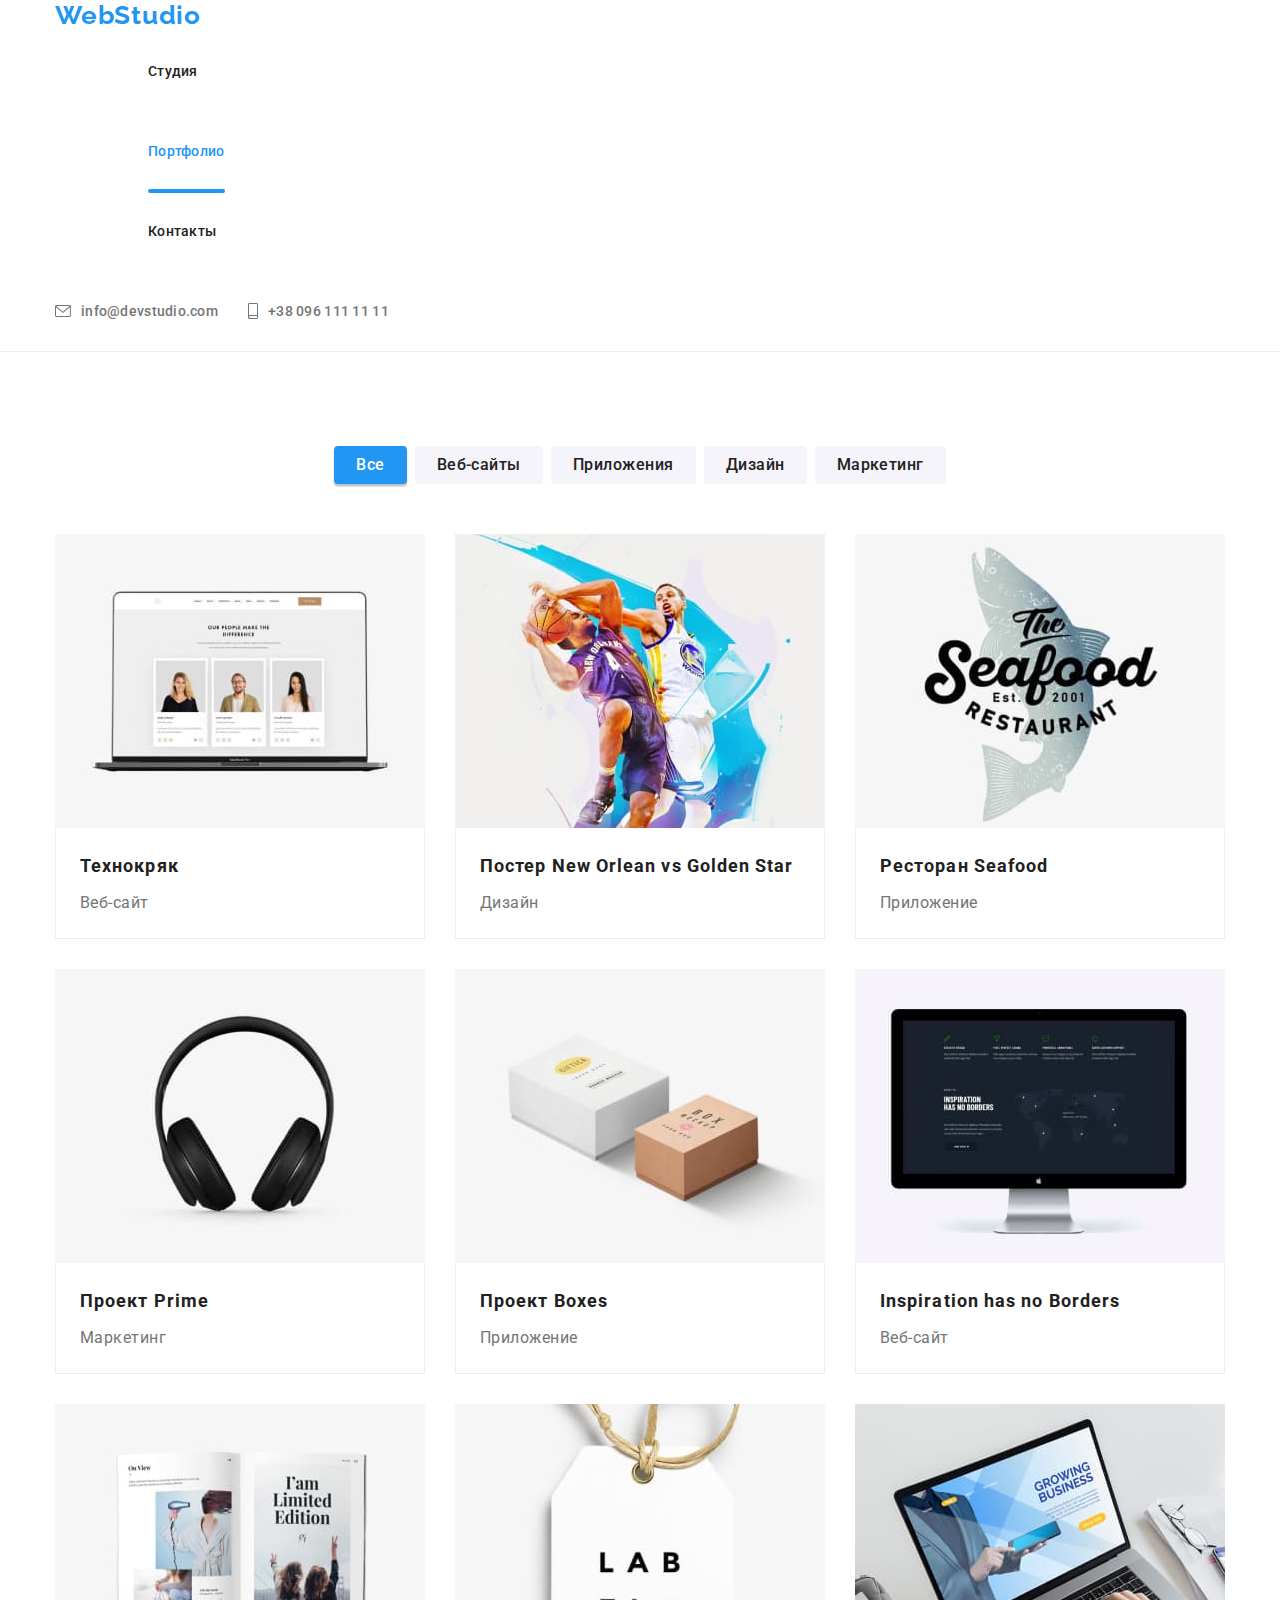
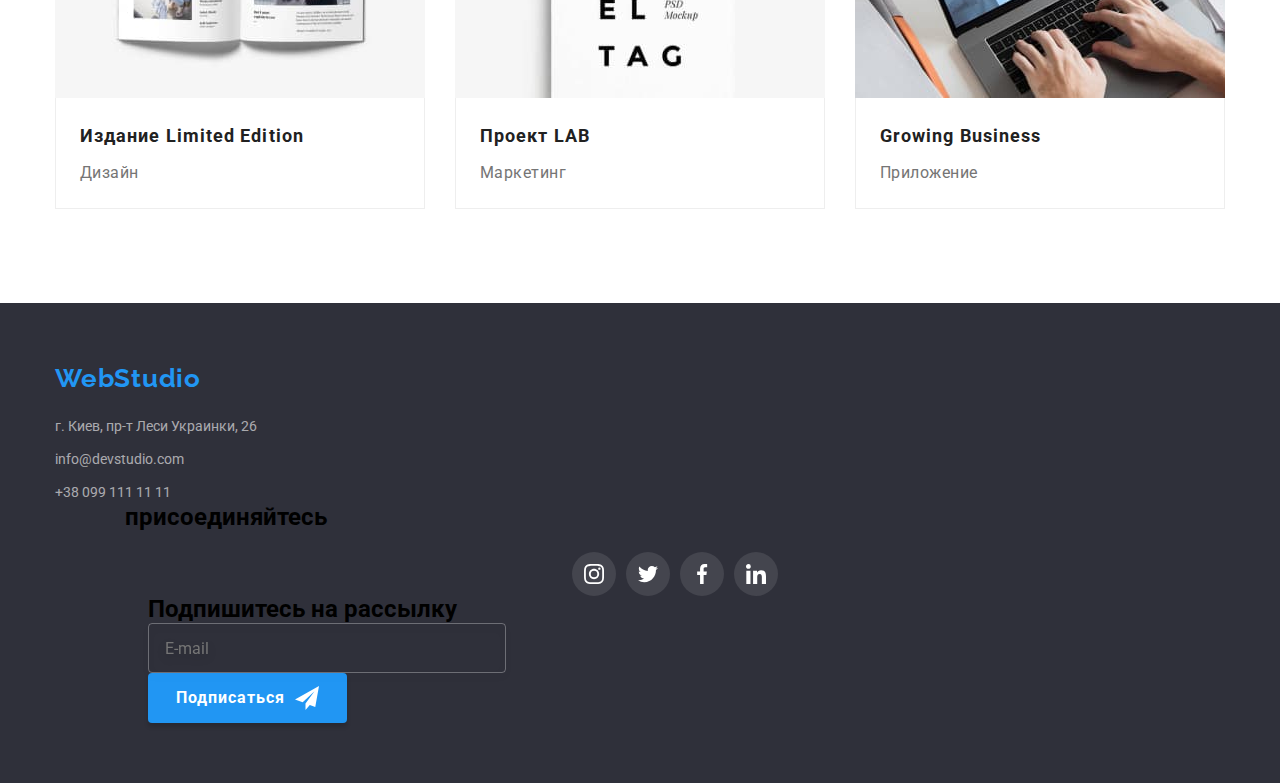
==== commit 644ab9cb: "Add files via upload" ====
--- a/portfolio.html
+++ b/portfolio.html
@@ -18,13 +18,13 @@
 
 <body>
     <header class="header">
-        <div class="container topline">
-            <a href="index.html" lang="en" class="logo">Web<span class="logo--dark">Studio</span></a>
+        <div class="container header__container">
+            <a href="index.html" lang="en" class="logo">Web<span class="logo__dark">Studio</span></a>
             <nav class="nav">
-                <ul class="nav__item">
-                    <li class="nav__list"><a href="index.html" class="nav__link">Студия</a></li>
-                    <li class="nav__list"><a href="portfolio.html" class="nav__link current">Портфолио</a></li>
-                    <li class="nav__list"><a href="contacts.html" class="nav__link">Контакты</a></li>
+                <ul class="nav__list">
+                    <li class="nav__item"><a href="index.html" class="nav__link">Студия</a></li>
+                    <li class="nav__item"><a href="portfolio.html" class="nav__link current">Портфолио</a></li>
+                    <li class="nav__item"><a href="contacts.html" class="nav__link">Контакты</a></li>
                 </ul>
             </nav>
             <ul class="contacts">
@@ -44,6 +44,7 @@
             </ul>
         </div>
     </header>
+
     <main>
         <section class="section">
             <div class="container">
@@ -196,67 +197,67 @@
             </div>
         </section>
     </main>
-    <footer class="footer">
-        <div class="container footer__item">
-            <div class="bottomcontacts">
-                <a href="index.html" lang="en" class="logo">Web<span class="logo--light">Studio</span></a>
-                <address class="address">
-                    <ul>
-                        <li class="address__item"><a href="https://goo.gl/maps/pBQsYzYw25E7k7aP6"
-                                class="address__link">г.
-                                Киев, пр-т Леси
-                                Украинки,
-                                26</a></li>
-                        <li class="address__item"><a href="mailto:info@devstudio.com"
-                                class="address__link">info@devstudio.com</a></li>
-                        <li class="address__item"><a href="tel:+380991111111" class="address__link">+38 099 111 11
-                                11</a></li>
-                    </ul>
-                </address>
-            </div>
-            <div class="join">
-                <h2 class="join__heder">присоединяйтесь</h2>
-                <ul class="soc">
-                    <li><a href=" " class="soc__link">
-                            <svg class="soc__icon" width="20" height="20">
-                                <use href="./images/icons.svg#icon-instagram"></use>
-                            </svg>
-
-                        </a></li>
-                    <li><a href=" " class="soc__link">
-                            <svg class="soc__icon" width="20" height="20">
-                                <use href="./images/icons.svg#icon-twitter"></use>
-                            </svg>
-
-                        </a></li>
-                    <li><a href=" " class="soc__link">
-                            <svg class="soc__icon" width="20" height="20">
-                                <use href="./images/icons.svg#icon-facebook"></use>
-                            </svg>
-
-                        </a></li>
-                    <li><a href=" " class="soc__link">
-                            <svg class="soc__icon" width="20" height="20">
-                                <use href="./images/icons.svg#icon-linkedin"></use>
-                            </svg>
-
-                        </a></li>
-                </ul>
-            </div>
-            <div class="subscription">
-                <h2 class="subscription__heder">Подпишитесь на рассылку</h2>
-                <form class="subscription__item">
-                    <input type="email" name="email-bottom" id="email-bottom" class="subscription__input"
-                        placeholder="E-mail">
-                    <button type="submit" class="subscription__button">Подписаться
-                        <svg class="subscription__icon" width="24" height="24">
-                            <use href="./images/icons.svg#icon-send"></use>
-                        </svg>
-                    </button>
-                </form>
-            </div>
-        </div>
-    </footer>
+
 </body>
+<footer class="footer">
+    <div class="container footer__container">
+        <div class="bottomcontacts">
+            <a href="index.html" lang="en" class="logo">Web<span class="logo__light">Studio</span></a>
+            <address class="address">
+                <ul>
+                    <li class="address__item"><a href="https://goo.gl/maps/pBQsYzYw25E7k7aP6" class="address__link">г.
+                            Киев, пр-т Леси
+                            Украинки,
+                            26</a></li>
+                    <li class="address__item"><a href="mailto:info@devstudio.com"
+                            class="address__link">info@devstudio.com</a></li>
+                    <li class="address__item"><a href="tel:+380991111111" class="address__link">+38 099 111 11
+                            11</a></li>
+                </ul>
+            </address>
+        </div>
+        <div class="join">
+            <h2 class="join__title">присоединяйтесь</h2>
+            <ul class="soc">
+                <li><a href=" " class="soc__link">
+                        <svg class="soc__icon" width="20" height="20">
+                            <use href="./images/icons.svg#icon-instagram"></use>
+                        </svg>
+
+                    </a></li>
+                <li><a href=" " class="soc__link">
+                        <svg class="soc__icon" width="20" height="20">
+                            <use href="./images/icons.svg#icon-twitter"></use>
+                        </svg>
+
+                    </a></li>
+                <li><a href=" " class="soc__link">
+                        <svg class="soc__icon" width="20" height="20">
+                            <use href="./images/icons.svg#icon-facebook"></use>
+                        </svg>
+
+                    </a></li>
+                <li><a href=" " class="soc__link">
+                        <svg class="soc__icon" width="20" height="20">
+                            <use href="./images/icons.svg#icon-linkedin"></use>
+                        </svg>
+
+                    </a></li>
+            </ul>
+        </div>
+        <div class="subscription">
+            <h2 class="subscription__title">Подпишитесь на рассылку</h2>
+            <form class="subscription__form">
+                <input type="email" name="email-bottom" id="email-bottom" class="subscription__input"
+                    placeholder="E-mail">
+                <button type="submit" class="subscription__button">Подписаться
+                    <svg class="subscription__icon" width="24" height="24">
+                        <use href="./images/icons.svg#icon-send"></use>
+                    </svg>
+                </button>
+            </form>
+        </div>
+    </div>
+</footer>
 
 </html>--- a/css/main.min.css
+++ b/css/main.min.css
@@ -1 +1 @@
-body{background-color:#fff;font-family:"Roboto",sans-serif;margin:0;padding:0;border:0}p,h1,h2,h3{margin:0}ul{margin:0;padding:0;list-style:none}img{display:block;max-width:100%;height:auto}.list{display:-webkit-box;display:-ms-flexbox;display:flex;-webkit-box-align:center;-ms-flex-align:center;align-items:center}.container{width:1200px;padding:0 15px;margin:0 auto}.section{padding:94px 0}.visually-hidden{position:absolute;width:1px;height:1px;margin:-lpx;border:0;padding:0;white-space:nowrap;-webkit-clip-path:inset(100%);clip-path:inset(100%);clip:rect(0 0 0 0);overflow:hidden}.topline{border-bottom:1px solid #ececec}.topper{display:-webkit-box;display:-ms-flexbox;display:flex;-webkit-box-align:center;-ms-flex-align:center;align-items:center}.logo{font-family:"Raleway";font-weight:700;font-size:26px;line-height:1.1923076923;letter-spacing:.03em;color:#2196f3;text-decoration:none}.logo-top{color:#000}.logo-bottom{color:#fff}.navigation{display:-webkit-box;display:-ms-flexbox;display:flex;-webkit-box-align:center;-ms-flex-align:center;align-items:center}.nav-list{display:-webkit-box;display:-ms-flexbox;display:flex;margin-left:93px}.top-li{-webkit-box-align:center;-ms-flex-align:center;align-items:center;color:currentColor}.top-li:not(:last-child){margin-right:50px}.top-li-contacts{-webkit-box-align:center;-ms-flex-align:center;align-items:center}.top-li-contacts:not(:last-child){margin-right:30px}.nav-link{position:relative;padding-top:32px;padding-bottom:32px;display:block;font-weight:500;font-size:14px;line-height:1.1428571429;letter-spacing:.02em;text-decoration:none;color:#212121;-webkit-transition:color 250ms cubic-bezier(0.4, 0, 0.2, 1);transition:color 250ms cubic-bezier(0.4, 0, 0.2, 1)}.nav-link::after{content:"";position:absolute;display:block;left:0;bottom:-2px;width:100%;height:4px;background-color:#2196f3;border-radius:2px;opacity:0;-webkit-transition:opacity 250ms cubic-bezier(0.4, 0, 0.2, 1);transition:opacity 250ms cubic-bezier(0.4, 0, 0.2, 1)}.nav-link:hover,.nav-link:hover:after,.nav-link:focus,.nav-link:focus:after,.nav-link.current,.nav-link.current:after{color:#2196f3;opacity:1}.contacts-top{display:-webkit-box;display:-ms-flexbox;display:flex;margin-left:auto;-webkit-box-align:center;-ms-flex-align:center;align-items:center}.contacts-top-link{display:-webkit-box;display:-ms-flexbox;display:flex;-webkit-box-align:center;-ms-flex-align:center;align-items:center;padding-top:32px;padding-bottom:32px;font-weight:500;font-size:14px;line-height:1.1428571429;letter-spacing:.02em;text-decoration:none;color:#757575;-webkit-transition:color 250ms cubic-bezier(0.4, 0, 0.2, 1);transition:color 250ms cubic-bezier(0.4, 0, 0.2, 1)}.contacts-top-link:hover,.contacts-top-link:focus{color:#2196f3}.contacts-top-link-icon{display:-webkit-box;display:-ms-flexbox;display:flex;-webkit-box-align:center;-ms-flex-align:center;align-items:center;margin-right:10px;fill:currentColor}.footer-styles{padding:60px 0px;background-color:#2f303a}.footer-item{display:-webkit-box;display:-ms-flexbox;display:flex;-webkit-box-align:baseline;-ms-flex-align:baseline;align-items:baseline}.contacts-bottom-box{display:block;width:231px}.address{margin-top:20px}.address-link{font-style:normal;font-size:14px;line-height:1.7142857143;text-decoration:none;color:#fff;-webkit-transition:color 250ms cubic-bezier(0.4, 0, 0.2, 1);transition:color 250ms cubic-bezier(0.4, 0, 0.2, 1)}.address-link:hover,.address-link:focus{color:#2196f3}.contacts-bottom{margin-bottom:9px}.contacts-bottom-link{font-style:normal;font-size:14px;line-height:1.7142857143;text-decoration:none;color:rgba(255,255,255,.6);-webkit-transition:color 250ms cubic-bezier(0.4, 0, 0.2, 1);transition:color 250ms cubic-bezier(0.4, 0, 0.2, 1)}.contacts-bottom-link:hover,.contacts-bottom-link:focus{color:#2196f3}.social{display:block;margin-left:70px}.social-heder{font-weight:700;font-size:14px;line-height:1.1428571429;letter-spacing:.03em;text-transform:uppercase;color:#fff}.social-ul{display:-webkit-box;display:-ms-flexbox;display:flex;-webkit-box-pack:center;-ms-flex-pack:center;justify-content:center;margin-top:20px;gap:10px}.social-link-bottom{display:-webkit-box;display:-ms-flexbox;display:flex;-webkit-box-align:center;-ms-flex-align:center;align-items:center;-webkit-box-pack:center;-ms-flex-pack:center;justify-content:center;width:44px;height:44px;border-radius:50%;border-style:hidden;cursor:pointer;color:#fff;background-color:rgba(255,255,255,.1);-webkit-transition:background-color 250ms cubic-bezier(0.4, 0, 0.2, 1),color 250ms cubic-bezier(0.4, 0, 0.2, 1);transition:background-color 250ms cubic-bezier(0.4, 0, 0.2, 1),color 250ms cubic-bezier(0.4, 0, 0.2, 1)}.social-link-bottom:hover,.social-link-bottom:focus{background-color:#2196f3;color:#fff}.social-icon{display:-webkit-box;display:-ms-flexbox;display:flex;-webkit-box-align:center;-ms-flex-align:center;align-items:center;-webkit-box-pack:center;-ms-flex-pack:center;justify-content:center;fill:currentColor}.subscription{width:570px;margin-left:93px}.subscription-heder{font-weight:700;font-size:14px;line-height:1.1428571429;letter-spacing:.03em;text-transform:uppercase;color:#fff}.subscription-item{display:-webkit-box;display:-ms-flexbox;display:flex;-webkit-box-align:center;-ms-flex-align:center;align-items:center;-webkit-box-pack:justify;-ms-flex-pack:justify;justify-content:space-between;margin-top:20px}.subscription-input{padding:16px;width:358px;height:50px;color:#fff;background-color:rgba(0,0,0,0);border:1px solid rgba(255,255,255,.3);-webkit-filter:drop-shadow(0px 4px 4px rgba(0, 0, 0, 0.15));filter:drop-shadow(0px 4px 4px rgba(0, 0, 0, 0.15));border-radius:4px}.subscription-input:focus{outline-color:#2196f3;border-color:#2196f3}.subscription-button{display:-webkit-box;display:-ms-flexbox;display:flex;-webkit-box-align:center;-ms-flex-align:center;align-items:center;-webkit-box-pack:center;-ms-flex-pack:center;justify-content:center;padding:10px 28px;cursor:pointer;font-weight:700;font-size:16px;line-height:30px;text-align:center;letter-spacing:.06em;border-style:hidden;color:#fff;background-color:#2196f3;-webkit-box-shadow:0px 4px 4px rgba(0,0,0,.15);box-shadow:0px 4px 4px rgba(0,0,0,.15);border-radius:4px;-webkit-transition:background-color 250ms cubic-bezier(0.4, 0, 0.2, 1),-webkit-box-shadow 250ms cubic-bezier(0.4, 0, 0.2, 1);transition:background-color 250ms cubic-bezier(0.4, 0, 0.2, 1),-webkit-box-shadow 250ms cubic-bezier(0.4, 0, 0.2, 1);transition:background-color 250ms cubic-bezier(0.4, 0, 0.2, 1),box-shadow 250ms cubic-bezier(0.4, 0, 0.2, 1);transition:background-color 250ms cubic-bezier(0.4, 0, 0.2, 1),box-shadow 250ms cubic-bezier(0.4, 0, 0.2, 1),-webkit-box-shadow 250ms cubic-bezier(0.4, 0, 0.2, 1)}.subscription-button:hover,.subscription-button:focus{background-color:#188ce8;-webkit-box-shadow:0px 4px 4px rgba(0,0,0,.15);box-shadow:0px 4px 4px rgba(0,0,0,.15)}.subscription-icon{display:-webkit-box;display:-ms-flexbox;display:flex;-webkit-box-align:center;-ms-flex-align:center;align-items:center;margin-left:10px;fill:currentColor}.order{height:600px;max-width:1600px;margin:0 auto;padding:200px 0px;background-image:-webkit-gradient(linear, left top, left bottom, from(rgba(47, 48, 58, 0.4)), to(rgba(47, 48, 58, 0.4))),url(../images/bgimg.jpg);background-image:linear-gradient(rgba(47, 48, 58, 0.4), rgba(47, 48, 58, 0.4)),url(../images/bgimg.jpg);background-repeat:no-repeat;background-size:cover;background-position:center;background-color:#c4c4c4}.header{max-width:700px;font-weight:900;font-size:44px;line-height:1.3636363636;text-align:center;letter-spacing:.06em;text-transform:uppercase;color:#fff;-webkit-box-align:center;-ms-flex-align:center;align-items:center;margin-left:auto;margin-right:auto;padding:0}.order-button{font-weight:700;font-size:16px;line-height:1.875;text-align:center;letter-spacing:.06em;cursor:pointer;border-style:hidden;color:#fff;background-color:#2196f3;border-radius:4px;margin-top:30px;margin:0 auto;padding:10px 32px;-webkit-box-align:center;-ms-flex-align:center;align-items:center;display:block;-webkit-transition:background-color 250ms cubic-bezier(0.4, 0, 0.2, 1),-webkit-box-shadow 250ms cubic-bezier(0.4, 0, 0.2, 1);transition:background-color 250ms cubic-bezier(0.4, 0, 0.2, 1),-webkit-box-shadow 250ms cubic-bezier(0.4, 0, 0.2, 1);transition:background-color 250ms cubic-bezier(0.4, 0, 0.2, 1),box-shadow 250ms cubic-bezier(0.4, 0, 0.2, 1);transition:background-color 250ms cubic-bezier(0.4, 0, 0.2, 1),box-shadow 250ms cubic-bezier(0.4, 0, 0.2, 1),-webkit-box-shadow 250ms cubic-bezier(0.4, 0, 0.2, 1)}.order-button:hover,.order-button:focus{background-color:#188ce8;-webkit-box-shadow:0px 4px 4px rgba(0,0,0,.15);box-shadow:0px 4px 4px rgba(0,0,0,.15)}.feature{display:-webkit-box;display:-ms-flexbox;display:flex;-webkit-box-pack:center;-ms-flex-pack:center;justify-content:center;gap:30px}.feature-box{max-width:270px}.feature-logo{display:-webkit-box;display:-ms-flexbox;display:flex;-webkit-box-align:center;-ms-flex-align:center;align-items:center;-webkit-box-pack:center;-ms-flex-pack:center;justify-content:center;height:120px;margin-bottom:30px;background:#f5f4fa;border-style:hidden;border-radius:4px}.feature-padding{padding-bottom:0}.feature-header{font-weight:700;font-size:14px;line-height:1.1428571429;letter-spacing:.03em;text-transform:uppercase;color:#212121}.feature-text{margin-top:10px;font-size:14px;line-height:1.7142857143;letter-spacing:.03em;color:#757575}.about{display:-webkit-box;display:-ms-flexbox;display:flex;-webkit-box-pack:center;-ms-flex-pack:center;justify-content:center;gap:30px}.about-header{margin-bottom:50px;font-weight:700;font-size:36px;line-height:1.1666666667;text-align:center;letter-spacing:.03em;color:#212121}.about-box{position:relative;display:-webkit-box;display:-ms-flexbox;display:flex;-webkit-box-align:center;-ms-flex-align:center;align-items:center;-webkit-box-pack:center;-ms-flex-pack:center;justify-content:center}.box-label{position:absolute;left:0;bottom:0;width:370px;height:70px;display:-webkit-box;display:-ms-flexbox;display:flex;-webkit-box-align:center;-ms-flex-align:center;align-items:center;-webkit-box-pack:center;-ms-flex-pack:center;justify-content:center;font-weight:700;font-size:14px;line-height:1.1428571429;text-align:center;letter-spacing:.03em;text-transform:uppercase;color:#fff;background:rgba(47,48,58,.8)}.team-background{background:#f5f4fa}.team{display:-webkit-box;display:-ms-flexbox;display:flex;-webkit-box-pack:center;-ms-flex-pack:center;justify-content:center;gap:30px;margin-top:50px}.team-header{font-weight:700;font-size:36px;line-height:1.1666666667;text-align:center;letter-spacing:.03em;color:#212121}.team-card{background:#fff;-webkit-box-shadow:0px 1px 3px rgba(0,0,0,.12),0px 1px 1px rgba(0,0,0,.14),0px 2px 1px rgba(0,0,0,.2);box-shadow:0px 1px 3px rgba(0,0,0,.12),0px 1px 1px rgba(0,0,0,.14),0px 2px 1px rgba(0,0,0,.2);border-radius:0px 0px 4px 4px}.member{padding-top:30px;padding-bottom:30px}.member-name{margin-bottom:10px;font-weight:500;font-size:16px;line-height:1.1875;text-align:center;letter-spacing:.03em;color:#212121}.member-profession{font-size:16px;line-height:1.1875;text-align:center;letter-spacing:.03em;color:#757575}.member-social{margin-top:16px;gap:10px;display:-webkit-box;display:-ms-flexbox;display:flex;-webkit-box-pack:center;-ms-flex-pack:center;justify-content:center}.member-social-link{display:-webkit-box;display:-ms-flexbox;display:flex;-webkit-box-align:center;-ms-flex-align:center;align-items:center;-webkit-box-pack:center;-ms-flex-pack:center;justify-content:center;width:44px;height:44px;border-radius:50%;border-style:hidden;cursor:pointer;color:#afb1b8;background-color:#fff;-webkit-transition:background-color 250ms cubic-bezier(0.4, 0, 0.2, 1),color 250ms cubic-bezier(0.4, 0, 0.2, 1);transition:background-color 250ms cubic-bezier(0.4, 0, 0.2, 1),color 250ms cubic-bezier(0.4, 0, 0.2, 1)}.member-social-link:hover,.member-social-link:focus{color:#fff;background-color:#2196f3}.member-social-icon{display:-webkit-box;display:-ms-flexbox;display:flex;-webkit-box-align:center;-ms-flex-align:center;align-items:center;-webkit-box-pack:center;-ms-flex-pack:center;justify-content:center;fill:currentColor}.client-heder{font-weight:700;font-size:36px;line-height:1.1666666667;text-align:center;letter-spacing:.03em;color:#212121}.client-ul{margin-top:50px;display:-webkit-box;display:-ms-flexbox;display:flex;-webkit-box-pack:justify;-ms-flex-pack:justify;justify-content:space-between}.client-link{display:-webkit-box;display:-ms-flexbox;display:flex;-webkit-box-align:center;-ms-flex-align:center;align-items:center;-webkit-box-pack:center;-ms-flex-pack:center;justify-content:center;width:170px;height:92px;padding:0;cursor:pointer;color:#afb1b8;background-color:#fff;border:1px solid;border-color:#afb1b8;border-radius:4px;-webkit-transition:border-color 250ms cubic-bezier(0.4, 0, 0.2, 1),color 250ms cubic-bezier(0.4, 0, 0.2, 1);transition:border-color 250ms cubic-bezier(0.4, 0, 0.2, 1),color 250ms cubic-bezier(0.4, 0, 0.2, 1)}.client-link:hover,.client-link:focus{color:#2196f3;border-color:#2196f3}.client-icon{display:-webkit-box;display:-ms-flexbox;display:flex;-webkit-box-align:center;-ms-flex-align:center;align-items:center;-webkit-box-pack:center;-ms-flex-pack:center;justify-content:center;fill:currentColor;-webkit-transition:color 250ms cubic-bezier(0.4, 0, 0.2, 1),-webkit-filter 250ms cubic-bezier(0.4, 0, 0.2, 1);transition:color 250ms cubic-bezier(0.4, 0, 0.2, 1),-webkit-filter 250ms cubic-bezier(0.4, 0, 0.2, 1);transition:color 250ms cubic-bezier(0.4, 0, 0.2, 1),filter 250ms cubic-bezier(0.4, 0, 0.2, 1);transition:color 250ms cubic-bezier(0.4, 0, 0.2, 1),filter 250ms cubic-bezier(0.4, 0, 0.2, 1),-webkit-filter 250ms cubic-bezier(0.4, 0, 0.2, 1)}.client-link:hover .client-icon,.client-link:focus .client-icon{-webkit-filter:drop-shadow(0px 4px 4px rgba(0, 0, 0, 0.25));filter:drop-shadow(0px 4px 4px rgba(0, 0, 0, 0.25))}.backdrop{position:fixed;top:0;left:0;width:100%;height:100%;background-color:rgba(0,0,0,.2);-webkit-transition:opacity 250ms cubic-bezier(0.4, 0, 0.2, 1),visibility 250ms cubic-bezier(0.4, 0, 0.2, 1);transition:opacity 250ms cubic-bezier(0.4, 0, 0.2, 1),visibility 250ms cubic-bezier(0.4, 0, 0.2, 1)}.backdrop.is-hidden .modal{-webkit-transform:translate(-50%, -50%) scale(0) rotate(180deg);transform:translate(-50%, -50%) scale(0) rotate(180deg)}.modal{position:absolute;top:50%;left:50%;-webkit-transform:translate(-50%, -50%) scale(1) rotate(0);transform:translate(-50%, -50%) scale(1) rotate(0);min-width:528px;min-height:581px;padding:40px;background:#fff;-webkit-box-shadow:0px 1px 3px rgba(0,0,0,.12),0px 1px 1px rgba(0,0,0,.14),0px 2px 1px rgba(0,0,0,.2);box-shadow:0px 1px 3px rgba(0,0,0,.12),0px 1px 1px rgba(0,0,0,.14),0px 2px 1px rgba(0,0,0,.2);border-radius:4px;-webkit-transition:-webkit-transform 250ms cubic-bezier(0.4, 0, 0.2, 1);transition:-webkit-transform 250ms cubic-bezier(0.4, 0, 0.2, 1);transition:transform 250ms cubic-bezier(0.4, 0, 0.2, 1);transition:transform 250ms cubic-bezier(0.4, 0, 0.2, 1), -webkit-transform 250ms cubic-bezier(0.4, 0, 0.2, 1)}.is-hidden{opacity:0;pointer-events:none;visibility:hidden}.modal--close{display:-webkit-box;display:-ms-flexbox;display:flex;-webkit-box-align:center;-ms-flex-align:center;align-items:center;-webkit-box-pack:center;-ms-flex-pack:center;justify-content:center;position:absolute;right:8px;top:8px;width:30px;height:30px;border-radius:50%;background:#fff;border:1px solid rgba(0,0,0,.1);cursor:pointer;-webkit-transition:border-color 250ms cubic-bezier(0.4, 0, 0.2, 1),color 250ms cubic-bezier(0.4, 0, 0.2, 1);transition:border-color 250ms cubic-bezier(0.4, 0, 0.2, 1),color 250ms cubic-bezier(0.4, 0, 0.2, 1)}.modal--close:hover,.modal--close:focus{border-color:#188ce8;color:#188ce8}.close-icon{fill:currentColor}.no-scroll{overflow:hidden}.modal-header{font-weight:700;font-size:20px;line-height:1.15;text-align:center;letter-spacing:.03em;color:#212121}.modal-form{margin-top:12px}.form-item{display:block;text-align:left;margin-bottom:30px}.form-li:not(:nth-last-child(-n+2)){margin-bottom:10px}.form-li-text{margin-bottom:20px}.form-label{display:-webkit-box;display:-ms-flexbox;display:flex;margin-bottom:4px;font-weight:400;font-size:12px;line-height:1.1666666667;letter-spacing:.01em;color:#757575}.input-box{display:-webkit-box;display:-ms-flexbox;display:flex;position:relative}.form-input{display:-webkit-box;display:-ms-flexbox;display:flex;padding-left:42px;width:448px;height:40px;color:#757575;border:1px solid rgba(33,33,33,.2);border-radius:4px}.form-input:focus,.form-input-text:focus{border-style:hidden;outline-color:#2196f3;-webkit-box-shadow:0px 4px 4px rgba(0,0,0,.15);box-shadow:0px 4px 4px rgba(0,0,0,.15)}.form-input:focus+.form-icon{color:#2196f3}.form-icon{position:absolute;display:-webkit-box;display:-ms-flexbox;display:flex;top:50%;-webkit-transform:translateY(-50%);transform:translateY(-50%);left:12px;-webkit-box-align:center;-ms-flex-align:center;align-items:center;fill:currentColor}.form-input-text{display:-webkit-box;display:-ms-flexbox;display:flex;margin-top:4px;padding:12px 16px;width:448px;height:120px;resize:none;color:#757575;border:1px solid rgba(33,33,33,.2);border-radius:4px}.form-checkbox{display:-webkit-box;display:-ms-flexbox;display:flex;-webkit-box-align:center;-ms-flex-align:center;align-items:center;-webkit-box-pack:center;-ms-flex-pack:center;justify-content:center}.checkbox:checked~.form-checkbox-icon{opacity:1}.checkbox:checked+.form-checkbox-border{opacity:0}.form-checkbox-item{display:inline-block;position:relative;Width:16px;Height:15px}.form-checkbox-border{display:inline-block;position:absolute;left:52px;Width:16px;Height:15px;border:2px solid #212121;border-radius:2px;opacity:1}.form-checkbox-icon{display:inline-block;position:absolute;left:52px;opacity:0}.form-checkbox-text{margin-left:8px;font-weight:400;font-size:14px;line-height:1.7142857143;letter-spacing:.03em;color:#757575}.link-terms{font-weight:400;font-size:14px;line-height:1.7142857143;letter-spacing:.03em;color:#2196f3;text-decoration:underline}.form-button{display:-webkit-box;display:-ms-flexbox;display:flex;-webkit-box-align:center;-ms-flex-align:center;align-items:center;-webkit-box-pack:center;-ms-flex-pack:center;justify-content:center;margin-left:auto;margin-right:auto;padding:10px 55px;font-weight:700;font-size:16px;line-height:1.875;border-style:hidden;text-align:center;letter-spacing:.06em;color:#fff;background-color:#2196f3;border-radius:4px;cursor:pointer;-webkit-transition:background-color 250ms cubic-bezier(0.4, 0, 0.2, 1),-webkit-box-shadow 250ms cubic-bezier(0.4, 0, 0.2, 1);transition:background-color 250ms cubic-bezier(0.4, 0, 0.2, 1),-webkit-box-shadow 250ms cubic-bezier(0.4, 0, 0.2, 1);transition:background-color 250ms cubic-bezier(0.4, 0, 0.2, 1),box-shadow 250ms cubic-bezier(0.4, 0, 0.2, 1);transition:background-color 250ms cubic-bezier(0.4, 0, 0.2, 1),box-shadow 250ms cubic-bezier(0.4, 0, 0.2, 1),-webkit-box-shadow 250ms cubic-bezier(0.4, 0, 0.2, 1)}.form-button:hover,.form-button:focus{background-color:#188ce8;-webkit-box-shadow:0px 4px 4px rgba(0,0,0,.15);box-shadow:0px 4px 4px rgba(0,0,0,.15)}.filter{display:-webkit-box;display:-ms-flexbox;display:flex;-webkit-box-pack:center;-ms-flex-pack:center;justify-content:center}.filter-box:not(:last-child){margin-right:8px}.filter-button{padding-left:22px;padding-top:6px;padding-right:22px;padding-bottom:6px;background-color:#f5f4fa;border-radius:4px;border-style:hidden;font-weight:500;font-size:16px;line-height:1.625;text-align:center;letter-spacing:.03em;color:#212121;white-space:nowrap;cursor:pointer;-webkit-transition:background-color 250ms cubic-bezier(0.4, 0, 0.2, 1),color 250ms cubic-bezier(0.4, 0, 0.2, 1),-webkit-box-shadow 250ms cubic-bezier(0.4, 0, 0.2, 1);transition:background-color 250ms cubic-bezier(0.4, 0, 0.2, 1),color 250ms cubic-bezier(0.4, 0, 0.2, 1),-webkit-box-shadow 250ms cubic-bezier(0.4, 0, 0.2, 1);transition:background-color 250ms cubic-bezier(0.4, 0, 0.2, 1),color 250ms cubic-bezier(0.4, 0, 0.2, 1),box-shadow 250ms cubic-bezier(0.4, 0, 0.2, 1);transition:background-color 250ms cubic-bezier(0.4, 0, 0.2, 1),color 250ms cubic-bezier(0.4, 0, 0.2, 1),box-shadow 250ms cubic-bezier(0.4, 0, 0.2, 1),-webkit-box-shadow 250ms cubic-bezier(0.4, 0, 0.2, 1)}.filter-button:hover,.filter-button:focus,.filter-button.primary{border-color:#2196f3;color:#fff;background-color:#2196f3;-webkit-box-shadow:0px 3px 1px rgba(0,0,0,.1),0px 1px 2px rgba(0,0,0,.08),0px 2px 2px rgba(0,0,0,.12);box-shadow:0px 3px 1px rgba(0,0,0,.1),0px 1px 2px rgba(0,0,0,.08),0px 2px 2px rgba(0,0,0,.12)}.portfolio{display:-webkit-box;display:-ms-flexbox;display:flex;-ms-flex-wrap:wrap;flex-wrap:wrap;margin-top:50px}.project{padding-top:20px;padding-left:24px;padding-right:24px;padding-bottom:20px;border-bottom:1px solid #eee;border-left:1px solid #eee;border-right:1px solid #eee}.project-link{display:block;text-decoration:none;-webkit-transition:-webkit-box-shadow 250ms cubic-bezier(0.4, 0, 0.2, 1);transition:-webkit-box-shadow 250ms cubic-bezier(0.4, 0, 0.2, 1);transition:box-shadow 250ms cubic-bezier(0.4, 0, 0.2, 1);transition:box-shadow 250ms cubic-bezier(0.4, 0, 0.2, 1), -webkit-box-shadow 250ms cubic-bezier(0.4, 0, 0.2, 1)}.project-link:hover,.project-link:focus{-webkit-box-shadow:0px 1px 1px rgba(0,0,0,.12),0px 4px 4px rgba(0,0,0,.06),1px 4px 6px rgba(0,0,0,.16);box-shadow:0px 1px 1px rgba(0,0,0,.12),0px 4px 4px rgba(0,0,0,.06),1px 4px 6px rgba(0,0,0,.16)}.project-margin:not(:nth-child(3n)){margin-right:30px}.project-margin:not(:nth-last-child(-n+3)){margin-bottom:30px}.project-pictures{position:relative;overflow:hidden}.project-overlay{position:absolute;left:0;bottom:-100%;width:100%;height:100%;padding:24px;display:-webkit-box;display:-ms-flexbox;display:flex;-webkit-box-align:center;-ms-flex-align:center;align-items:center;background:rgba(33,150,243,.9);-webkit-transform:translateY(0);transform:translateY(0);-webkit-transition:-webkit-transform 250ms cubic-bezier(0.4, 0, 0.2, 1);transition:-webkit-transform 250ms cubic-bezier(0.4, 0, 0.2, 1);transition:transform 250ms cubic-bezier(0.4, 0, 0.2, 1);transition:transform 250ms cubic-bezier(0.4, 0, 0.2, 1), -webkit-transform 250ms cubic-bezier(0.4, 0, 0.2, 1)}.project-link:hover .project-overlay,.project-link:focus .project-overlay{-webkit-transform:translateY(-100%);transform:translateY(-100%)}.project-description{font-weight:400;font-size:18px;line-height:1.5555555556;letter-spacing:.03em;color:#fff}.project-heder{margin-bottom:4px;font-weight:700;font-size:18px;line-height:2;letter-spacing:.06em;color:#212121}.project-text{font-size:16px;line-height:1.875;letter-spacing:.03em;color:#757575}/*# sourceMappingURL=main.min.css.map */+body{background-color:#fff;font-family:"Roboto",sans-serif}p,h1,h2,h3{margin:0}ul{margin:0;padding:0;list-style:none}img{display:block;max-width:100%;height:auto}.container{width:1200px;padding:0 15px;margin:0 auto}.section{padding:94px 0}.visually-hidden{position:absolute;width:1px;height:1px;margin:-lpx;border:0;padding:0;white-space:nowrap;clip-path:inset(100%);clip:rect(0 0 0 0);overflow:hidden}.is-hidden{opacity:0;pointer-events:none;visibility:hidden}.logo{font-family:"Raleway";font-weight:700;font-size:26px;line-height:1.1923076923;letter-spacing:.03em;color:#2196f3;text-decoration:none}.logo--dark{color:#000}.logo--light{color:#fff}.header{border-bottom:1px solid #ececec}.topline{display:flex;align-items:center}.nav{margin-left:93px}.nav__item{display:flex;align-items:center}.nav__list{color:currentColor}.nav__list:not(:last-child){margin-right:50px}.nav__link{position:relative;padding:32px 0;display:block;font-weight:500;font-size:14px;line-height:1.1428571429;letter-spacing:.02em;text-decoration:none;color:#212121;transition:color 250ms cubic-bezier(0.4, 0, 0.2, 1)}.nav__link::after{content:"";position:absolute;display:block;left:0;bottom:-2px;width:100%;height:4px;background-color:#2196f3;border-radius:2px;opacity:0;transition:opacity 250ms cubic-bezier(0.4, 0, 0.2, 1)}.nav__link:hover,.nav__link:hover:after,.nav__link:focus,.nav__link:focus:after,.nav__link.current,.nav__link.current:after{color:#2196f3;opacity:1}.contacts{display:flex;margin-left:auto;align-items:center}.contacts__item{align-items:center}.contacts__item:not(:last-child){margin-right:30px}.contacts__link{display:flex;align-items:center;padding:32px 0;font-weight:500;font-size:14px;line-height:1.1428571429;letter-spacing:.02em;text-decoration:none;color:#757575;transition:color 250ms cubic-bezier(0.4, 0, 0.2, 1)}.contacts__link:hover,.contacts__link:focus{color:#2196f3}.contacts__icon{display:flex;align-items:center;margin-right:10px;fill:currentColor}.footer{padding:60px 0px;background-color:#2f303a}.footer__item{display:flex;align-items:baseline}.bottomcontacts{display:block;width:231px}.address{margin-top:20px}.address__item:not(:last-child){margin-bottom:9px}.address__link{font-style:normal;font-size:14px;line-height:1.7142857143;text-decoration:none;color:#fff;transition:color 250ms cubic-bezier(0.4, 0, 0.2, 1)}.address__link:hover,.address__link:focus{color:#2196f3}.address__link{font-style:normal;font-size:14px;line-height:1.7142857143;text-decoration:none;color:rgba(255,255,255,.6);transition:color 250ms cubic-bezier(0.4, 0, 0.2, 1)}.address__link:hover,.address__link:focus{color:#2196f3}.join{display:block;margin-left:70px}.join__heder{font-weight:700;font-size:14px;line-height:1.1428571429;letter-spacing:.03em;text-transform:uppercase;color:#fff}.soc{display:flex;justify-content:center;margin-top:20px;gap:10px}.soc__link{display:flex;align-items:center;justify-content:center;width:44px;height:44px;border-radius:50%;border-style:hidden;cursor:pointer;color:#fff;background-color:rgba(255,255,255,.1);transition:background-color 250ms cubic-bezier(0.4, 0, 0.2, 1),color 250ms cubic-bezier(0.4, 0, 0.2, 1)}.soc__link:hover,.soc__link:focus{background-color:#2196f3;color:#fff}.soc__icon{display:flex;align-items:center;justify-content:center;fill:currentColor}.subscription{width:570px;margin-left:93px}.subscription__heder{font-weight:700;font-size:14px;line-height:1.1428571429;letter-spacing:.03em;text-transform:uppercase;color:#fff}.subscription__item{display:flex;align-items:center;justify-content:space-between;margin-top:20px}.subscription__input{padding:16px;width:358px;height:50px;color:#fff;background-color:rgba(0,0,0,0);border:1px solid rgba(255,255,255,.3);filter:drop-shadow(0px 4px 4px rgba(0, 0, 0, 0.15));border-radius:4px}.subscription__input:focus{outline-color:#2196f3;border-color:#2196f3}.subscription__button{display:flex;align-items:center;justify-content:center;padding:10px 28px;cursor:pointer;font-weight:700;font-size:16px;line-height:30px;text-align:center;letter-spacing:.06em;border-style:hidden;color:#fff;background-color:#2196f3;box-shadow:0px 4px 4px rgba(0,0,0,.15);border-radius:4px;transition:background-color 250ms cubic-bezier(0.4, 0, 0.2, 1),box-shadow 250ms cubic-bezier(0.4, 0, 0.2, 1)}.subscription__button:hover,.subscription__button:focus{background-color:#188ce8;box-shadow:0px 4px 4px rgba(0,0,0,.15)}.subscription__icon{display:flex;align-items:center;margin-left:10px;fill:currentColor}.order{height:600px;max-width:1600px;margin:0 auto;padding:200px 0px;background-image:linear-gradient(rgba(47, 48, 58, 0.4), rgba(47, 48, 58, 0.4)),url(../images/bgimg.jpg);background-repeat:no-repeat;background-size:cover;background-position:center;background-color:#c4c4c4}.order__header{display:block;max-width:700px;font-weight:900;font-size:44px;line-height:1.3636363636;text-align:center;letter-spacing:.06em;text-transform:uppercase;color:#fff;padding:0;margin:0 auto 30px auto}.order__button{font-weight:700;font-size:16px;line-height:1.875;letter-spacing:.06em;cursor:pointer;border-style:hidden;color:#fff;background-color:#2196f3;border-radius:4px;padding:10px 32px;align-items:center;display:block;margin:0 auto;transition:background-color 250ms cubic-bezier(0.4, 0, 0.2, 1),box-shadow 250ms cubic-bezier(0.4, 0, 0.2, 1)}.order__button:hover,.order__button:focus{background-color:#188ce8;box-shadow:0px 4px 4px rgba(0,0,0,.15)}.section__padding{padding-bottom:0}.feature{display:flex;justify-content:center;gap:30px}.feature__list{max-width:270px}.feature__logo{display:flex;align-items:center;justify-content:center;height:120px;margin-bottom:30px;background:#f5f4fa;border-style:hidden;border-radius:4px}.feature__header{font-weight:700;font-size:14px;line-height:1.1428571429;letter-spacing:.03em;text-transform:uppercase;color:#212121}.feature__descript{margin-top:10px;font-size:14px;line-height:1.7142857143;letter-spacing:.03em;color:#757575}.about__header{margin-bottom:50px;font-weight:700;font-size:36px;line-height:1.1666666667;text-align:center;letter-spacing:.03em;color:#212121}.about__list{display:flex;justify-content:center;gap:30px}.about__item{position:relative;display:flex;align-items:center;justify-content:center}.about__label{position:absolute;left:0;bottom:0;width:370px;height:70px;display:flex;align-items:center;justify-content:center;font-weight:700;font-size:14px;line-height:1.1428571429;text-align:center;letter-spacing:.03em;text-transform:uppercase;color:#fff;background:rgba(47,48,58,.8)}.section__background{background:#f5f4fa}.team__header{font-weight:700;font-size:36px;line-height:1.1666666667;text-align:center;letter-spacing:.03em;color:#212121}.team__list{display:flex;justify-content:center;gap:30px;margin-top:50px}.team__card{background:#fff;box-shadow:0px 1px 3px rgba(0,0,0,.12),0px 1px 1px rgba(0,0,0,.14),0px 2px 1px rgba(0,0,0,.2);border-radius:0px 0px 4px 4px}.member{padding-top:30px;padding-bottom:30px}.member__name{margin-bottom:10px;font-weight:500;font-size:16px;line-height:1.1875;text-align:center;letter-spacing:.03em;color:#212121}.member__profession{font-size:16px;line-height:1.1875;text-align:center;letter-spacing:.03em;color:#757575}.social{margin-top:16px;gap:10px;display:flex;justify-content:center}.social__link{display:flex;align-items:center;justify-content:center;width:44px;height:44px;border-radius:50%;border-style:hidden;cursor:pointer;color:#afb1b8;background-color:#fff;transition:background-color 250ms cubic-bezier(0.4, 0, 0.2, 1),color 250ms cubic-bezier(0.4, 0, 0.2, 1)}.social__link:hover,.social__link:focus{color:#fff;background-color:#2196f3}.social__icon{display:flex;align-items:center;justify-content:center;fill:currentColor}.client__heder{font-weight:700;font-size:36px;line-height:1.1666666667;text-align:center;letter-spacing:.03em;color:#212121}.client__list{margin-top:50px;display:flex;justify-content:space-between}.client__link{display:flex;align-items:center;justify-content:center;width:170px;height:92px;padding:0;cursor:pointer;color:#afb1b8;background-color:#fff;border:1px solid;border-color:#afb1b8;border-radius:4px;transition:border-color 250ms cubic-bezier(0.4, 0, 0.2, 1),color 250ms cubic-bezier(0.4, 0, 0.2, 1)}.client__link:hover,.client__link:focus{color:#2196f3;border-color:#2196f3}.client__link:hover .client__icon,.client__link:focus .client__icon{filter:drop-shadow(0px 4px 4px rgba(0, 0, 0, 0.25))}.client__icon{display:flex;align-items:center;justify-content:center;fill:currentColor;transition:color 250ms cubic-bezier(0.4, 0, 0.2, 1),filter 250ms cubic-bezier(0.4, 0, 0.2, 1)}.backdrop{position:fixed;top:0;left:0;width:100%;height:100%;background-color:rgba(0,0,0,.2);transition:opacity 250ms cubic-bezier(0.4, 0, 0.2, 1),visibility 250ms cubic-bezier(0.4, 0, 0.2, 1)}.backdrop.is-hidden .modal{transform:translate(-50%, -50%) scale(0) rotate(180deg)}.modal{position:absolute;top:50%;left:50%;transform:translate(-50%, -50%) scale(1) rotate(0);min-width:528px;min-height:581px;padding:40px;background:#fff;box-shadow:0px 1px 3px rgba(0,0,0,.12),0px 1px 1px rgba(0,0,0,.14),0px 2px 1px rgba(0,0,0,.2);border-radius:4px;transition:transform 250ms cubic-bezier(0.4, 0, 0.2, 1)}.button--close{display:flex;align-items:center;justify-content:center;position:absolute;right:8px;top:8px;width:30px;height:30px;border-radius:50%;background:#fff;border:1px solid rgba(0,0,0,.1);cursor:pointer;transition:border-color 250ms cubic-bezier(0.4, 0, 0.2, 1),color 250ms cubic-bezier(0.4, 0, 0.2, 1)}.button--close:hover,.button--close:focus{border-color:#188ce8;color:#188ce8}.button__icon{fill:currentColor}.no-scroll{overflow:hidden}.modal__header{font-weight:700;font-size:20px;line-height:1.15;text-align:center;letter-spacing:.03em;color:#212121}.form{margin-top:12px}.form__item{display:block;text-align:left;margin-bottom:30px}.form__fields:not(:nth-last-child(-n+2)){margin-bottom:10px}.form__fields:nth-child(4){margin-bottom:20px}.form__label{display:flex;margin-bottom:4px;font-weight:400;font-size:12px;line-height:1.1666666667;letter-spacing:.01em;color:#757575}.form__inputbox{display:flex;position:relative}.form__input{display:flex;padding-left:42px;width:448px;height:40px;color:#757575;border:1px solid rgba(33,33,33,.2);border-radius:4px}.form__input:focus,.form__inputarea:focus{border-style:hidden;outline-color:#2196f3;box-shadow:0px 4px 4px rgba(0,0,0,.15)}.form__input:focus+.form__icon{color:#2196f3}.form__icon{position:absolute;display:flex;top:50%;transform:translateY(-50%);left:12px;align-items:center;fill:currentColor}.form__inputarea{display:flex;margin-top:4px;padding:12px 16px;width:448px;height:120px;resize:none;color:#757575;border:1px solid rgba(33,33,33,.2);border-radius:4px}.checkbox{display:flex;align-items:center;justify-content:center}.checkbox:checked~.checkbox--select{opacity:1}.checkbox:checked+.checkbox--notselect{opacity:0}.checkbox__item{display:inline-block;position:relative;Width:16px;Height:15px}.checkbox--notselect{display:inline-block;position:absolute;left:52px;Width:16px;Height:15px;border:2px solid #212121;border-radius:2px;opacity:1}.checkbox--select{display:inline-block;position:absolute;left:52px;opacity:0}.checkbox__label{margin-left:8px;font-weight:400;font-size:14px;line-height:1.7142857143;letter-spacing:.03em;color:#757575}.checkbox__link{font-weight:400;font-size:14px;line-height:1.7142857143;letter-spacing:.03em;color:#2196f3;text-decoration:underline}.form__button{display:flex;align-items:center;justify-content:center;margin-left:auto;margin-right:auto;padding:10px 55px;font-weight:700;font-size:16px;line-height:1.875;border-style:hidden;text-align:center;letter-spacing:.06em;color:#fff;background-color:#2196f3;border-radius:4px;cursor:pointer;transition:background-color 250ms cubic-bezier(0.4, 0, 0.2, 1),box-shadow 250ms cubic-bezier(0.4, 0, 0.2, 1)}.form__button:hover,.form__button:focus{background-color:#188ce8;box-shadow:0px 4px 4px rgba(0,0,0,.15)}.filter{display:flex;justify-content:center}.filter__item:not(:last-child){margin-right:8px}.filter__button{padding:6px 22px;background-color:#f5f4fa;border-radius:4px;border-style:hidden;font-weight:500;font-size:16px;line-height:1.625;text-align:center;letter-spacing:.03em;color:#212121;white-space:nowrap;cursor:pointer;transition:background-color 250ms cubic-bezier(0.4, 0, 0.2, 1),color 250ms cubic-bezier(0.4, 0, 0.2, 1),box-shadow 250ms cubic-bezier(0.4, 0, 0.2, 1)}.filter__button:hover,.filter__button:focus,.filter__button.primary{border-color:#2196f3;color:#fff;background-color:#2196f3;box-shadow:0px 3px 1px rgba(0,0,0,.1),0px 1px 2px rgba(0,0,0,.08),0px 2px 2px rgba(0,0,0,.12)}.project{display:flex;flex-wrap:wrap;margin-top:50px}.project__item:not(:nth-child(3n)){margin-right:30px}.project__item:not(:nth-last-child(-n+3)){margin-bottom:30px}.project__link{display:block;text-decoration:none;transition:box-shadow 250ms cubic-bezier(0.4, 0, 0.2, 1)}.project__link:hover,.project__link:focus{box-shadow:0px 1px 1px rgba(0,0,0,.12),0px 4px 4px rgba(0,0,0,.06),1px 4px 6px rgba(0,0,0,.16)}.project__pictures{position:relative;overflow:hidden}.project__overlay{position:absolute;left:0;bottom:-100%;width:100%;height:100%;padding:24px;display:flex;align-items:center;background:rgba(33,150,243,.9);transform:translateY(0);transition:transform 250ms cubic-bezier(0.4, 0, 0.2, 1)}.project__link:hover .project__overlay,.project__link:focus .project__overlay{transform:translateY(-100%)}.project__description{font-weight:400;font-size:18px;line-height:1.5555555556;letter-spacing:.03em;color:#fff}.project__border{padding:20px 24px;border-bottom:1px solid #eee;border-left:1px solid #eee;border-right:1px solid #eee}.project__heder{margin-bottom:4px;font-weight:700;font-size:18px;line-height:2;letter-spacing:.06em;color:#212121}.project__text{font-size:16px;line-height:1.875;letter-spacing:.03em;color:#757575}/*# sourceMappingURL=main.min.css.map */